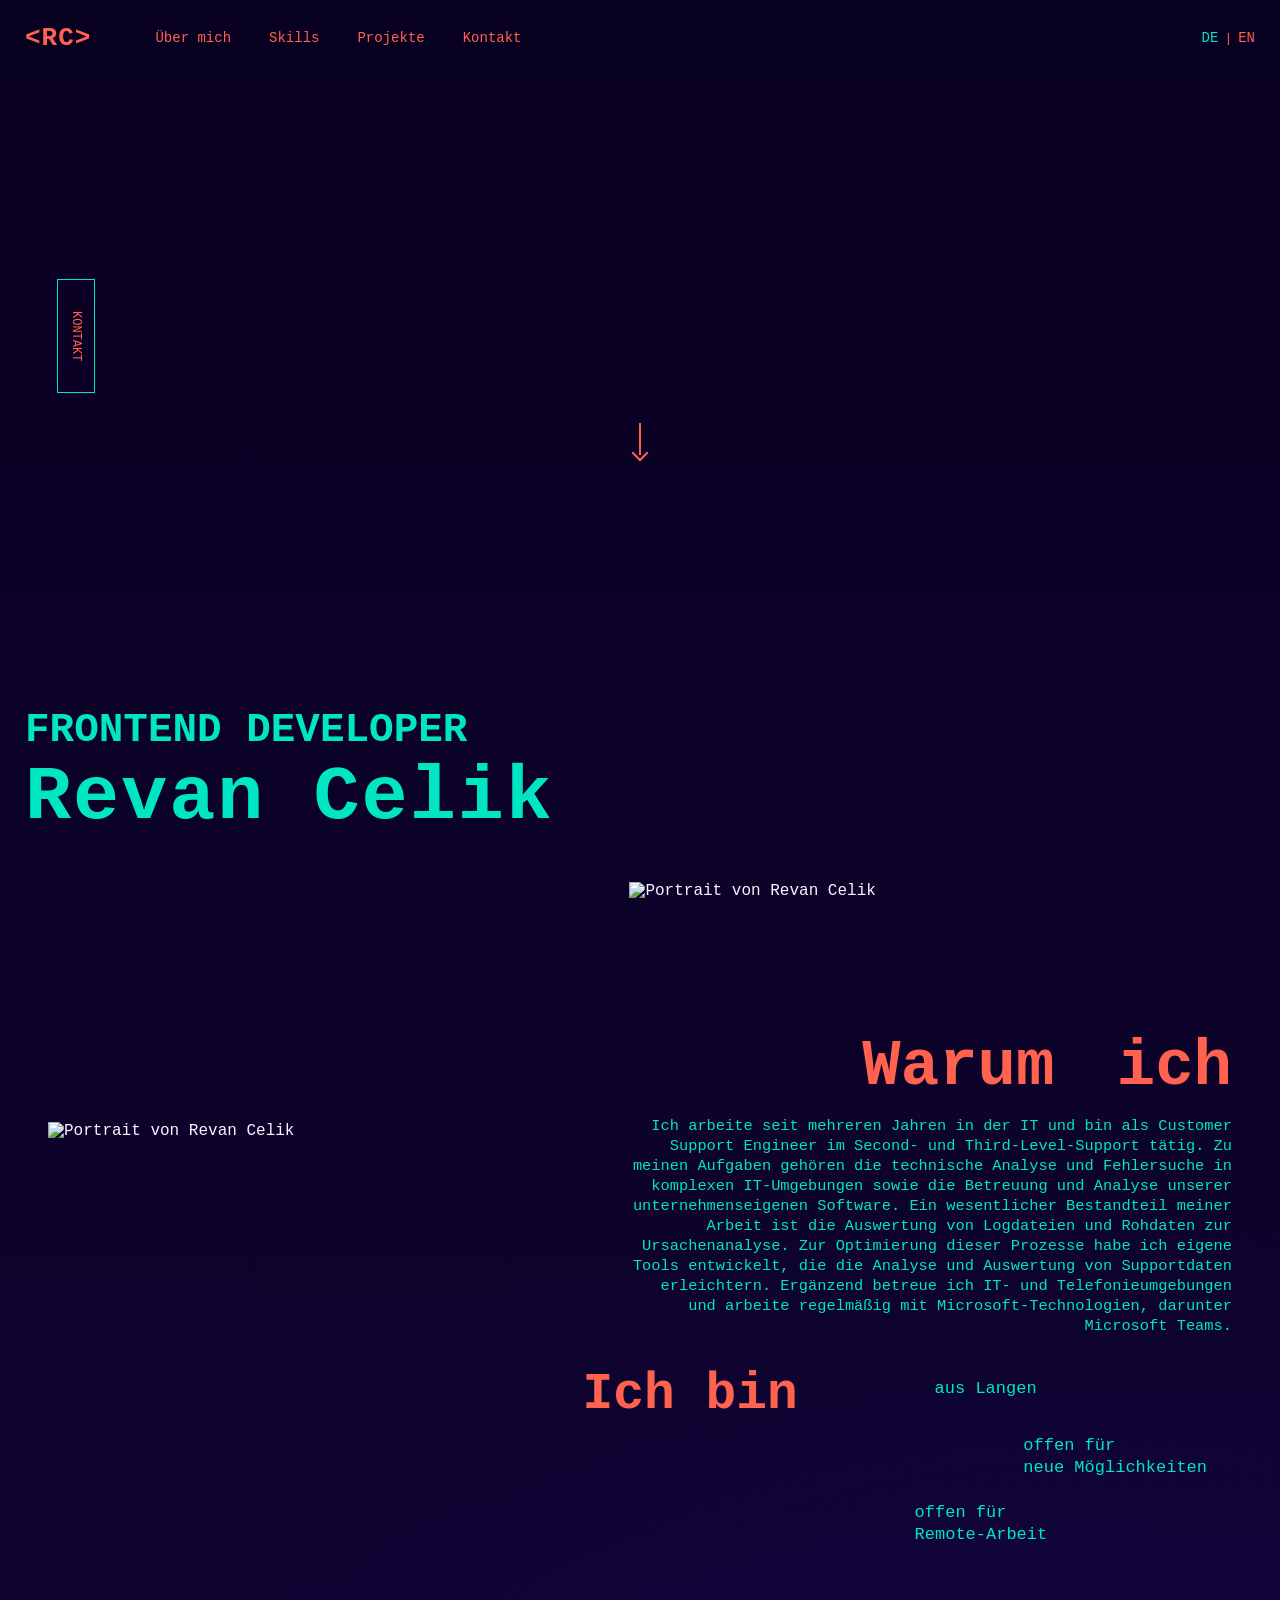
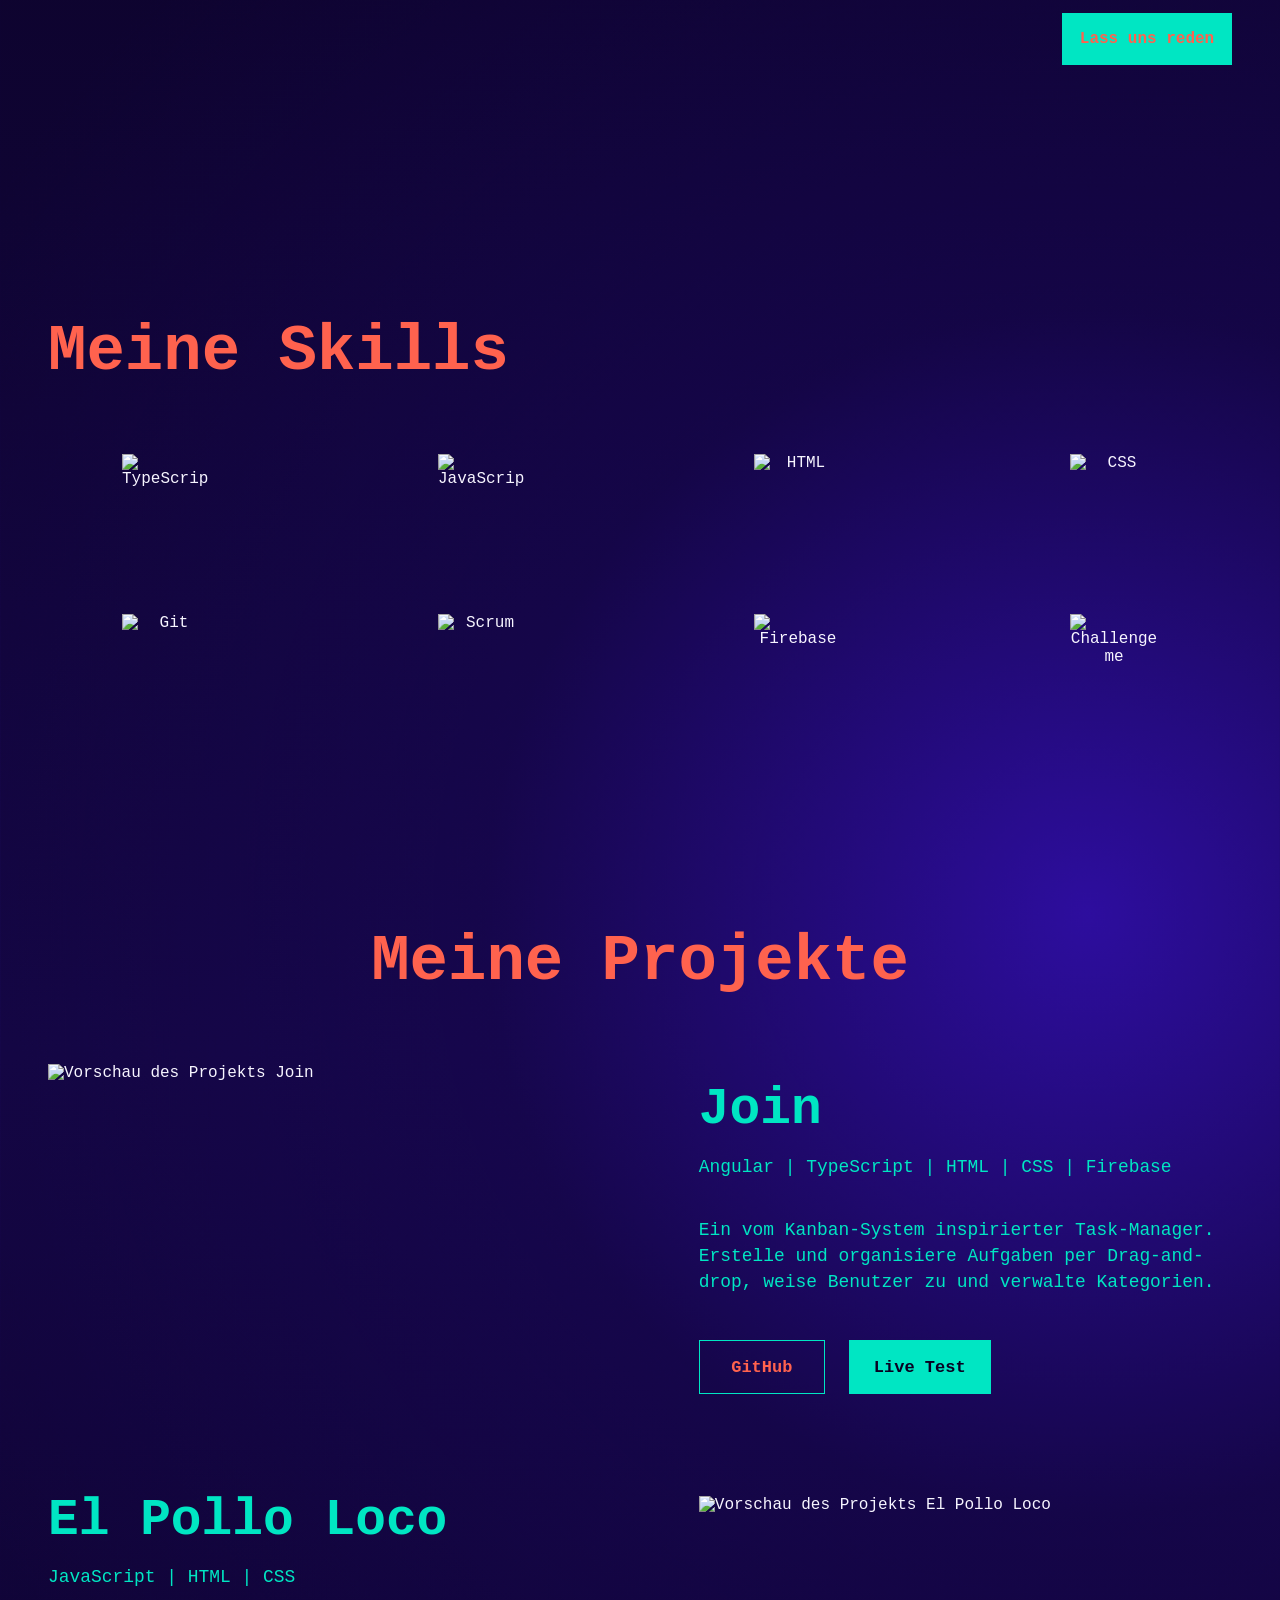
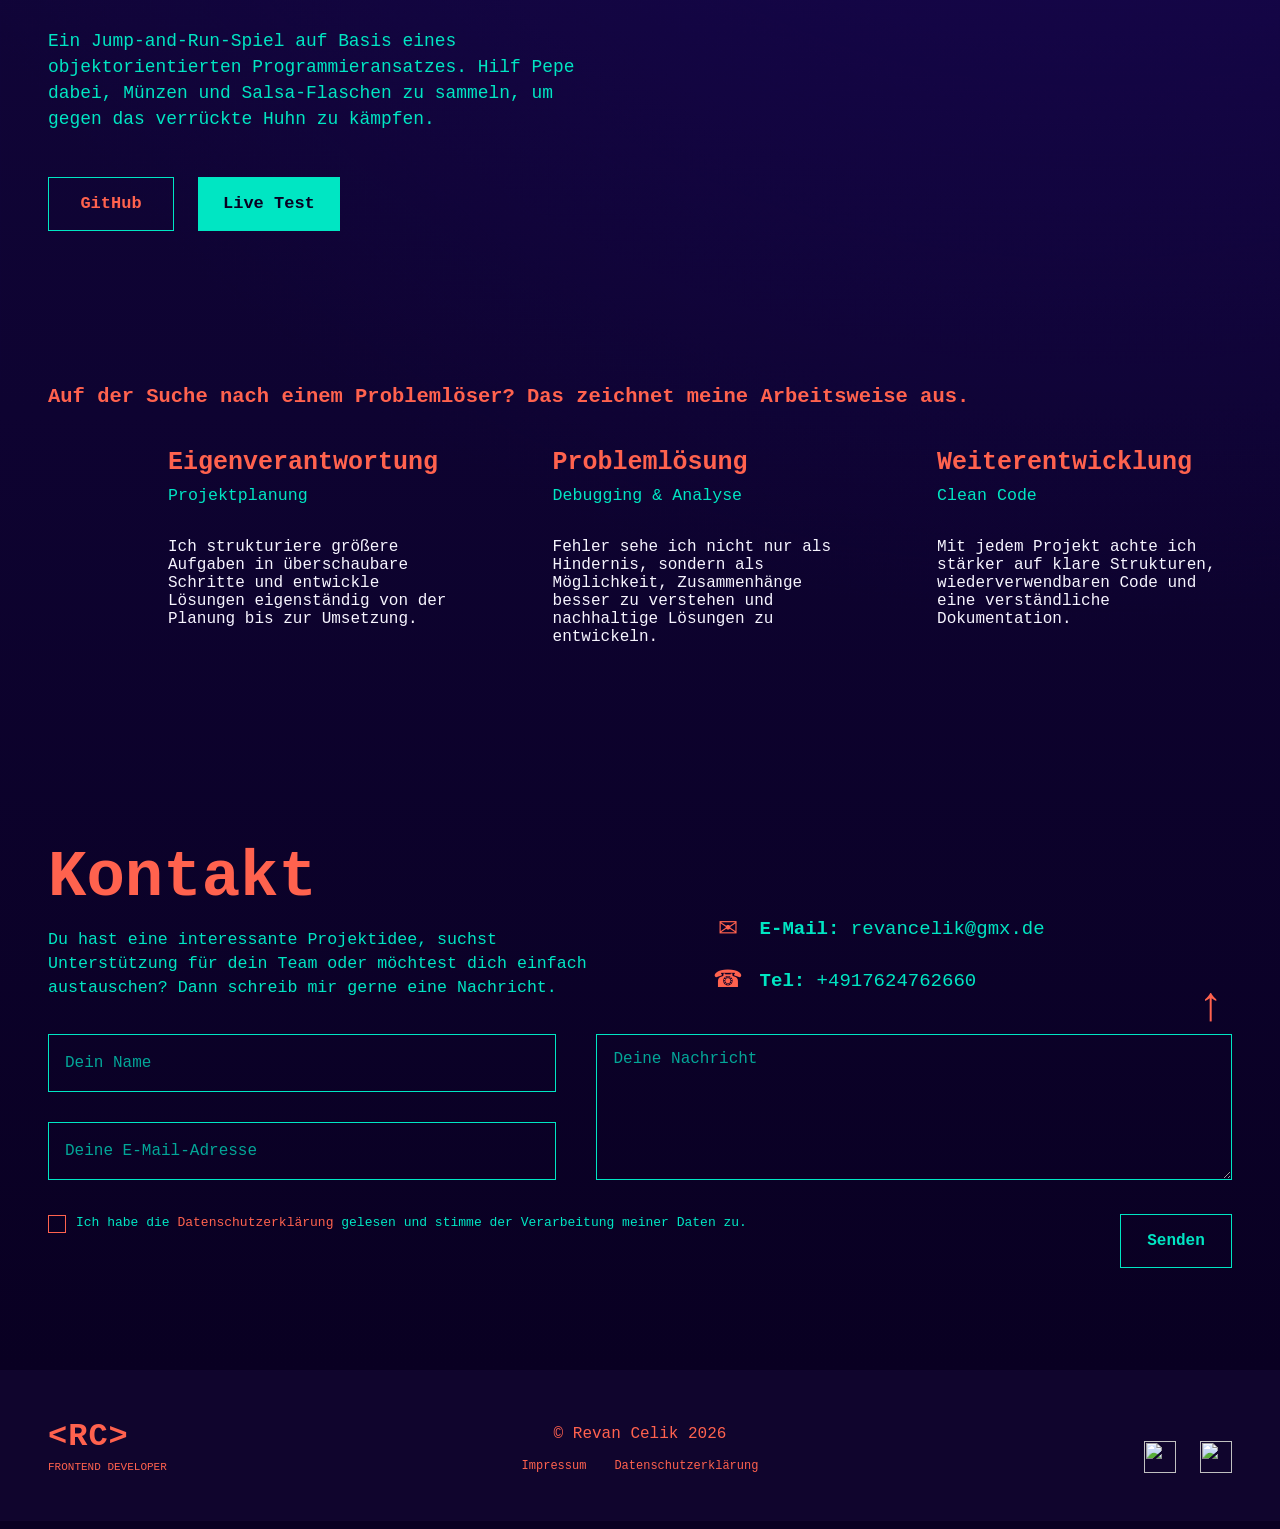
==== index.html @ fa3d0b8e "Update project links with GitHub and live test URLs in index.html" ====
<!DOCTYPE html>
<html lang="de">

<head>
    <meta charset="UTF-8">
    <meta name="viewport" content="width=device-width, initial-scale=1.0">
    <link rel="icon" type="image/png" href="./img/favicon_p.png">

    <title>Revan Celik | Frontend Developer</title>

    <link rel="stylesheet" href="style.css">
</head>

<body>
    <header class="header">
        <a class="logo" href="#home" aria-label="Zur Startseite">
            &lt;RC&gt;
        </a>

        <nav class="navigation" aria-label="Hauptnavigation">
            <a href="#about" data-i18n="navAbout">Über mich</a>
            <a href="#skills" data-i18n="navSkills">Skills</a>
            <a href="#projects" data-i18n="navProjects">Projekte</a>
            <a href="#contact" data-i18n="navContact">Kontakt</a>
        </nav>

        <div class="language-switch">
            <button class="language-button active" type="button" data-lang-button="de">DE</button>
            <span>|</span>
            <button class="language-button" type="button" data-lang-button="en">EN</button>
        </div>
        <button class="burger-button" type="button" aria-label="Menü öffnen" aria-expanded="false">
            <img class="burger-icon" src="./img/Property 1=burger.svg" alt="" aria-hidden="true">
        </button>
    </header>

    <main>
        <section class="hero" id="home">
            <div class="hero-inner">
                <a class="contact-button" href="#contact" data-i18n="contactButton">
                    Kontakt
                </a>

                <div class="hero-content">
                    <div class="hero-text">
                        <p class="profession" data-i18n="profession">Frontend Developer</p>

                        <h1>Revan Celik</h1>
                    </div>

                    <a class="scroll-indicator" href="#about" aria-label="Zum nächsten Abschnitt">
                        <span></span>
                    </a>

                    <div class="hero-image-wrapper">
                        <div class="image-background"></div>

                        <img class="hero-image" src="./img/transparent_revan.png" alt="Portrait von Revan Celik">
                    </div>
                </div>
            </div>
        </section>

        <section class="about-section" id="about">
            <div class="about-container">
                <div class="about-image-wrapper">
                    <img class="about-image" src="./img/revan_background.jpg" alt="Portrait von Revan Celik">
                </div>

                <div class="about-content">
                    <h2 class="about-title">
                        <span data-i18n="aboutTitleWhy">Warum</span>
                        <span data-i18n="aboutTitleMe">ich</span>
                    </h2>

                    <p class="about-description" data-i18n="aboutDescription">
                        Ich arbeite seit mehreren Jahren in der IT und bin als Customer Support Engineer im Second- und
                        Third-Level-Support tätig. Zu meinen Aufgaben gehören die technische Analyse und Fehlersuche in
                        komplexen IT-Umgebungen sowie die Betreuung und Analyse unserer unternehmenseigenen Software.
                        Ein wesentlicher Bestandteil meiner Arbeit ist die Auswertung von Logdateien und Rohdaten zur
                        Ursachenanalyse. Zur Optimierung dieser Prozesse habe ich eigene Tools entwickelt, die die
                        Analyse und Auswertung von Supportdaten erleichtern. Ergänzend betreue ich IT- und
                        Telefonieumgebungen und arbeite regelmäßig mit Microsoft-Technologien, darunter Microsoft Teams.

                    </p>

                    <div class="about-details">
                        <p class="about-intro" data-i18n="aboutIntro">Ich bin</p>

                        <div class="about-item about-location">
                            <span class="about-icon location-icon"></span>
                            <span data-i18n="aboutLocation">aus Langen</span>
                        </div>

                        <img class="about-arrow arrow-location" src="./img/arrowsidedown.svg" alt="">

                        <div class="about-item about-remote">
                            <span class="about-icon remote-icon"></span>
                            <span data-i18n="aboutRemote">offen für<br>Remote-Arbeit</span>
                        </div>

                        <img class="about-arrow arrow-remote" src="./img/arrowsideup.svg" alt="">

                        <div class="about-item about-relocate">
                            <span class="about-icon relocate-icon"></span>
                            <span data-i18n="aboutRelocate">offen für<br>neue Möglichkeiten</span>
                        </div>

                        <img class="about-arrow arrow-talk" src="./img/arrowletstalk.svg" alt="">

                        <a class="about-button" href="#contact" data-i18n="aboutButton">
                            Lass uns reden
                        </a>
                    </div>
                </div>
            </div>
        </section>

        <section class="content-section skills-section" id="skills">
            <div class="skills-container">
                <p class="section-label" data-i18n="skillsTitle">Meine Skills</p>

                <div class="skills-grid">
                    <div class="skill-item">
                        <img src="./img/Property 1=TypeScript.svg" alt="TypeScript">
                    </div>

                    <div class="skill-item">
                        <img src="./img/Property 1=JavaScript.svg" alt="JavaScript">
                    </div>

                    <div class="skill-item">
                        <img src="./img/Property 1=HTML.svg" alt="HTML">
                    </div>

                    <div class="skill-item">
                        <img src="./img/Property 1=CSS.svg" alt="CSS">
                    </div>

                    <div class="skill-item">
                        <img src="./img/Property 1=GIT.svg" alt="Git">
                    </div>

                    <div class="skill-item">
                        <img src="./img/Property 1=Scrum.svg" alt="Scrum">
                    </div>

                    <div class="skill-item">
                        <img src="./img/Property 1=Firebase.svg" alt="Firebase">
                    </div>

                    <div class="skill-item skill-item-challenge">
                        <img src="./img/Property 1=QuestionMe.svg" alt="Challenge me">
                    </div>
                </div>
            </div>

            <div class="skills-mobile-cta">
                <img class="skills-mobile-arrow" src="./img/Arrow 6.svg" alt="" aria-hidden="true">

                <p class="skills-mobile-text">
                    Ich bin immer bereit, neue Technologien zu lernen. Sag mir einfach, was du brauchst.
                </p>

                <a class="skills-mobile-button" href="#contact">
                    Lass uns reden
                </a>
            </div>
        </section>

        <section class="projects-section" id="projects">
            <div class="projects-container">
                <h2 class="projects-title" data-i18n="projectsTitle">Meine Projekte</h2>

                <article class="project-card">
                    <div class="project-preview">
                        <img class="project-image" src="./img/project-join.png" alt="Vorschau des Projekts Join">
                    </div>

                    <div class="project-content">
                        <h3>Join</h3>

                        <p class="project-technologies">
                            Angular | TypeScript | HTML | CSS | Firebase
                        </p>

                        <p class="project-description" data-i18n="projectDescriptionJoin">
                            Ein vom Kanban-System inspirierter Task-Manager.
                            Erstelle und organisiere Aufgaben per Drag-and-drop,
                            weise Benutzer zu und verwalte Kategorien.
                        </p>

                        <div class="project-links">
                            <a class="project-button project-button-outline" href="https://github.com/Join-groupwork/join" target="_blank"
                                rel="noopener noreferrer">
                                GitHub
                            </a>

                            <a class="project-button project-button-filled" href="https://join.revan-celik.de" target="_blank"
                                rel="noopener noreferrer">
                                Live Test
                            </a>
                        </div>
                    </div>
                </article>

                <article class="project-card project-card-reverse">
                    <div class="project-preview">
                        <img class="project-image" src="./img/project-pollo-loco.png"
                            alt="Vorschau des Projekts El Pollo Loco">
                    </div>

                    <div class="project-content">
                        <h3>El Pollo Loco</h3>

                        <p class="project-technologies">
                            JavaScript | HTML | CSS
                        </p>

                        <p class="project-description" data-i18n="projectDescriptionElPolloLoco">
                            Ein Jump-and-Run-Spiel auf Basis eines objektorientierten
                            Programmieransatzes. Hilf Pepe dabei, Münzen und Salsa-Flaschen
                            zu sammeln, um gegen das verrückte Huhn zu kämpfen.
                        </p>

                        <div class="project-links">
                            <a class="project-button project-button-outline" href="https://github.com/RevanCelik/el_pollo_loco" target="_blank"
                                rel="noopener noreferrer">
                                GitHub
                            </a>

                            <a class="project-button project-button-filled" href="https://el-pollo-loco.revan-celik.de" target="_blank"
                                rel="noopener noreferrer">
                                Live Test
                            </a>
                        </div>
                    </div>
                </article>

                <div class="project-insights">
                    <img class="project-insights-arrow" src="./img/project-arrow.svg" alt="" aria-hidden="true">
                    <h2 class="project-insights-title" data-i18n="projectInsightsTitle">
                        Auf der Suche nach einem Problemlöser? Das zeichnet meine Arbeitsweise aus.
                    </h2>

                    <div class="project-insights-grid">
                        <article class="project-insight">
                            <h3 data-i18n="insightResponsibilityTitle">Eigenverantwortung</h3>
                            <p class="project-insight-label" data-i18n="insightResponsibilityLabel">Projektplanung</p>

                            <p data-i18n="insightResponsibilityText">
                                Ich strukturiere größere Aufgaben in überschaubare Schritte
                                und entwickle Lösungen eigenständig von der Planung bis
                                zur Umsetzung.
                            </p>
                        </article>

                        <article class="project-insight">
                            <h3 data-i18n="insightProblemSolvingTitle">Problemlösung</h3>
                            <p class="project-insight-label" data-i18n="insightProblemSolvingLabel">Debugging &amp;
                                Analyse</p>

                            <p data-i18n="insightProblemSolvingText">
                                Fehler sehe ich nicht nur als Hindernis, sondern als
                                Möglichkeit, Zusammenhänge besser zu verstehen und
                                nachhaltige Lösungen zu entwickeln.
                            </p>
                        </article>

                        <article class="project-insight">
                            <h3 data-i18n="insightDevelopmentTitle">Weiterentwicklung</h3>
                            <p class="project-insight-label" data-i18n="insightDevelopmentLabel">Clean Code</p>

                            <p data-i18n="insightDevelopmentText">
                                Mit jedem Projekt achte ich stärker auf klare Strukturen,
                                wiederverwendbaren Code und eine verständliche
                                Dokumentation.
                            </p>
                        </article>
                    </div>
                </div>
            </div>
        </section>

        <section class="contact-section" id="contact">
            <div class="contact-container">
                <div class="contact-header">
                    <div class="contact-intro">
                        <div class="contact-title-wrapper">
                            <h2 class="contact-title" data-i18n="contactTitle">Kontakt</h2>

                            <img class="contact-title-arrow" src="./img/contact-arrow.svg" alt="" aria-hidden="true">
                        </div>

                        <p class="contact-description" data-i18n="contactDescription">
                            Du hast eine interessante Projektidee, suchst Unterstützung
                            für dein Team oder möchtest dich einfach austauschen?
                            Dann schreib mir gerne eine Nachricht.
                        </p>
                    </div>

                    <div class="contact-details">
                        <a class="contact-detail" href="mailto:revancelik444@gmail.com">
                            <span class="contact-detail-icon" aria-hidden="true">✉</span>

                            <span>
                                <strong>E-Mail:</strong>
                                revancelik@gmx.de
                            </span>
                        </a>

                        <a class="contact-detail" href="tel:+491234567890">
                            <span class="contact-detail-icon" aria-hidden="true">☎</span>

                            <span>
                                <strong>Tel:</strong>
                                +4917624762660
                            </span>
                        </a>
                    </div>
                </div>

                <form class="contact-form" id="contactForm" action="./php/contact_form_mail.php" method="post">
                    <div class="contact-form-grid">
                        <div class="contact-form-column">
                            <div class="contact-field">
                                <label for="contactName" data-i18n="contactNameLabel">Dein Name</label>

                                <input id="contactName" name="name" type="text" placeholder="Dein Name"
                                    data-i18n-placeholder="contactNamePlaceholder" autocomplete="name" required>
                            </div>

                            <div class="contact-field">
                                <label for="contactEmail" data-i18n="contactEmailLabel">Deine E-Mail-Adresse</label>

                                <input id="contactEmail" name="email" type="email" placeholder="Deine E-Mail-Adresse"
                                    data-i18n-placeholder="contactEmailPlaceholder" autocomplete="email" required>
                            </div>
                        </div>

                        <div class="contact-field contact-message-field">
                            <label for="contactMessage" data-i18n="contactMessageLabel">Deine Nachricht</label>

                            <textarea id="contactMessage" name="message" placeholder="Deine Nachricht"
                                data-i18n-placeholder="contactMessagePlaceholder" required></textarea>
                        </div>
                    </div>

                    <div class="contact-form-footer">
                        <label class="privacy-checkbox">
                            <input id="contactPrivacy" name="privacy" type="checkbox" required>

                            <span class="privacy-checkbox-control"></span>

                            <span data-i18n="privacyText">
                                Ich habe die
                                <a href="./legal/privacypolicy.html">Datenschutzerklärung</a>
                                gelesen und stimme der Verarbeitung meiner Daten zu.
                            </span>
                        </label>

                        <button class="contact-submit-button" type="submit" data-i18n="submitButton">
                            Senden
                        </button>
                    </div>

                    <p class="contact-form-status" id="contactFormStatus" aria-live="polite"></p>
                </form>

                <a class="contact-scroll-top" href="#home" aria-label="Zurück zum Seitenanfang">
                    ↑
                </a>
            </div>
        </section>
    </main>

    <footer class="footer">
        <div class="footer-container">
            <div class="footer-brand">
                <a class="footer-logo" href="#home" aria-label="Zur Startseite">
                    &lt;RC&gt;
                </a>

                <p class="footer-role">Frontend Developer</p>
            </div>

            <div class="footer-center">
                <p class="footer-copyright">
                    &copy; Revan Celik 2026
                </p>

                <nav class="footer-legal" aria-label="Rechtliche Informationen">
                    <a href="./legal/legalnotice.html" data-i18n="legalNotice">
                        Legal Notice
                    </a>

                    <a href="./legal/privacypolicy.html" data-i18n="privacyPolicy">
                        Privacy Policy
                    </a>
                </nav>
            </div>

            <div class="footer-socials">
                <a class="footer-social-link" href="https://github.com/RevanCelik" target="_blank"
                    rel="noopener noreferrer" aria-label="GitHub-Profil öffnen">
                    <img class="footer-social-icon footer-social-icon-default" src="./img/Property 1=github.svg" alt=""
                        aria-hidden="true">

                    <img class="footer-social-icon footer-social-icon-hover" src="./img/Property 1=githubhover.svg"
                        alt="" aria-hidden="true">
                </a>

                <a class="footer-social-link" href="mailto:revancelik@gmx.de" aria-label="E-Mail an Revan Celik senden">
                    <img class="footer-social-icon footer-social-icon-default" src="./img/Property 1=mail.svg" alt=""
                        aria-hidden="true">

                    <img class="footer-social-icon footer-social-icon-hover" src="./img/Property 1=mailhover.svg" alt=""
                        aria-hidden="true">
                </a>
            </div>
        </div>
    </footer>

    <script src="./js/contact.js"></script>
    <script src="./js/language.js"></script>
    <script src="./js/menu.js"></script>
</body>

</html>
---- style.css ----
@font-face {
    font-family: "Fira Code";
    src: url("./fonts/FiraCode-Regular.woff2") format("woff2");
    font-weight: 400;
    font-style: normal;
    font-display: swap;
}

@font-face {
    font-family: "Fira Code";
    src: url("./fonts/FiraCode-Medium.woff2") format("woff2");
    font-weight: 500;
    font-style: normal;
    font-display: swap;
}

@font-face {
    font-family: "Fira Code";
    src: url("./fonts/FiraCode-SemiBold.woff2") format("woff2");
    font-weight: 600;
    font-style: normal;
    font-display: swap;
}

@font-face {
    font-family: "Fira Code";
    src: url("./fonts/FiraCode-Bold.woff2") format("woff2");
    font-weight: 700;
    font-style: normal;
    font-display: swap;
}

:root {
    --background: #090022;
    --background-secondary: #10052d;
    --primary: #00e6c3;
    --accent: #ff624e;
    --text: #f7f5ff;
    --header-height: 76px;
}

* {
    box-sizing: border-box;
    margin: 0;
    padding: 0;
}

html {
    scroll-behavior: smooth;
}

body {
    min-width: 320px;
    background:
        linear-gradient(180deg,
            #090022 0%,
            #10052d 22%,
            #090022 45%,
            #160747 68%,
            #090022 100%);
    background-repeat: no-repeat;
    background-size: 100% 100%;
    color: var(--text);
    font-family: "Fira Code", monospace;
}

a {
    color: inherit;
    text-decoration: none;
}

.header {
    position: fixed;
    top: 0;
    left: 0;
    z-index: 1000;

    display: flex;
    align-items: center;
    width: 100%;
    height: var(--header-height);
    padding: 0 max(24px, calc((100% - 1230px) / 2));

    background-color: rgba(9, 0, 34, 0.96);
    backdrop-filter: blur(10px);
}

.header::after {
    content: "";
    position: absolute;
    left: 0;
    bottom: -14px;

    width: 100%;
    height: 14px;

    background: linear-gradient(to bottom,
            rgba(9, 0, 34, 0.75),
            rgba(9, 0, 34, 0));

    pointer-events: none;
}

.logo {
    color: var(--accent);
    font-size: 26px;
    font-weight: 700;
    letter-spacing: 1px;
}

.navigation {
    display: flex;
    align-items: center;
    gap: 38px;
    margin-left: 64px;
}

.navigation a,
.language-button {
    color: var(--accent);
    font-family: inherit;
    font-size: 14px;
    font-weight: 500;
    transition:
        color 150ms ease,
        transform 150ms ease;
}

.language-button {
    border: none;
    background: none;
    padding: 0;
    cursor: pointer;
}

.navigation a:hover,
.language-button:hover {
    color: var(--primary);
    transform: translateY(-2px);
}

.language-button.active {
    color: var(--primary);
}

.language-switch {
    display: flex;
    align-items: center;
    gap: 6px;
    margin-left: auto;
    color: var(--accent);
    font-size: 13px;
}

.hero {
    min-height: 100vh;
    background-color: var(--background);
    overflow: hidden;
}

.hero-inner {
    position: relative;
    width: min(100% - 48px, 1230px);
    min-height: 100vh;
    margin: 0 auto;
}

.hero-content {
    position: relative;
    min-height: 100vh;
}

.hero-text {
    position: absolute;
    left: 0;
    bottom: 7vh;
    z-index: 3;
}

.profession {
    margin-bottom: 6px;
    color: var(--primary);
    font-size: clamp(25px, 3.2vw, 45px);
    font-weight: 600;
    line-height: 1.15;
    text-transform: uppercase;
}

h1 {
    color: var(--primary);
    font-size: clamp(44px, 6vw, 82px);
    font-weight: 600;
    line-height: 1;
    letter-spacing: 2px;
}

.hero-image-wrapper {
    position: absolute;
    right: -40px;
    bottom: 0;
    z-index: 2;

    display: flex;
    align-items: flex-end;
    justify-content: center;

    width: min(52vw, 680px);
    height: calc(100% - var(--header-height));
}

.hero-image {
    position: relative;
    z-index: 2;
    display: block;
    width: 100%;
    max-height: 88vh;
    object-fit: contain;
    object-position: bottom;
}

.contact-button {
    position: absolute;
    top: 31%;
    left: max(2.5vw, 20px);
    z-index: 5;
    display: flex;
    align-items: center;
    justify-content: center;
    width: 38px;
    height: 114px;
    border: 1px solid var(--primary);
    color: var(--accent);
    font-size: 12px;
    font-weight: 500;
    text-transform: uppercase;
    writing-mode: vertical-rl;
}

.contact-button:hover {
    background-color: var(--primary);
    color: var(--background);
}

.scroll-indicator {
    position: absolute;
    top: 50%;
    left: 50%;
    z-index: 4;
    width: 30px;
    height: 54px;
    transform: translate(-50%, -50%);
}

.scroll-indicator::before {
    content: "";
    position: absolute;
    top: 0;
    left: 50%;
    width: 2px;
    height: 32px;
    background-color: var(--accent);
    transform: translateX(-50%);
}

.scroll-indicator::after {
    content: "";
    position: absolute;
    bottom: 18px;
    left: 50%;
    width: 10px;
    height: 10px;
    border-right: 2px solid var(--accent);
    border-bottom: 2px solid var(--accent);
    transform: translateX(-50%) rotate(45deg);
}

.content-section {
    min-height: 70vh;
    padding: 120px 48px;
    background-color: var(--background-secondary);
}

.content-section:nth-child(even) {
    background-color: var(--background);
}

.content-section h2 {
    max-width: 850px;
    font-size: clamp(32px, 5vw, 64px);
    line-height: 1.15;
}

.section-label {
    margin-bottom: 70px;
    color: var(--accent);
    font-size: clamp(42px, 5vw, 64px);
    line-height: 1;
    text-align: left;
    font-weight: bold;
}

.about-section {
    min-height: 100vh;
    padding: 100px 48px;
    background-color: var(--background);
}

.about-container {
    display: grid;
    grid-template-columns: minmax(300px, 490px) minmax(500px, 1fr);
    align-items: center;
    gap: clamp(50px, 7vw, 110px);
    width: min(100%, 1230px);
    min-height: calc(100vh - 200px);
    margin: 0 auto;
}

.about-image-wrapper {
    width: 100%;
}

.about-image {
    display: block;
    width: 100%;
    aspect-ratio: 1 / 0.93;
    object-fit: cover;
}

.about-content {
    position: relative;
}

.about-title {
    margin-bottom: 18px;
    color: var(--accent);
    font-size: clamp(42px, 5vw, 64px);
    line-height: 1;
    text-align: right;
}

.about-title span {
    margin-left: 24px;
}

.about-description {
    max-width: 690px;
    margin-left: auto;
    color: var(--primary);
    font-size: clamp(14px, 1.2vw, 17px);
    line-height: 1.3;
    text-align: right;
}

.about-details {
    position: relative;
    width: min(100%, 620px);
    height: 300px;
    margin-top: 28px;
    margin-left: auto;
}

.about-intro {
    position: absolute;
    top: 0;
    left: -45px;
    color: var(--accent);
    font-size: clamp(36px, 4vw, 52px);
    font-weight: 700;
}

.about-item {
    position: absolute;
    display: flex;
    align-items: center;
    gap: 14px;
    color: var(--primary);
    font-size: 17px;
    line-height: 1.3;
}

.about-item img {
    width: 48px;
    height: 48px;
    object-fit: contain;
}

/* Standort rechts neben „Ich bin“ */
.about-location {
    top: 0;
    left: 245px;
}

/* Remote-Arbeit unten mittig */
.about-remote {
    top: 135px;
    left: 225px;
}

/* Neue Möglichkeiten rechts */
.about-relocate {
    top: 68px;
    right: 25px;
}

/* Pfeil von „Ich bin“ zu Remote */
.arrow-location {
    top: 45px;
    left: 195px;
    width: 38px;
}

/* Pfeil von neuen Möglichkeiten Richtung Remote */
.arrow-remote {
    top: 125px;
    right: 158px;
    width: 38px;
}

/* Pfeil zum Kontakt-Button */
.arrow-talk {
    top: 135px;
    right: 16px;
    width: 42px;
}

.about-arrow {
    position: absolute;
    display: block;
    height: auto;
    object-fit: contain;
}

.about-button {
    position: absolute;
    right: 0;
    bottom: 0;

    display: flex;
    align-items: center;
    justify-content: center;

    width: 170px;
    min-height: 52px;
    background-color: var(--primary);
    color: var(--accent);
    font-size: 16px;
    font-weight: 600;

    transition:
        transform 150ms ease,
        background-color 150ms ease;
}

.about-button:hover {
    background-color: var(--accent);
    color: var(--background);
    transform: translateY(-3px);
}

.about-icon {
    position: relative;
    display: block;
    flex: 0 0 48px;
    width: 48px;
    height: 48px;
}

.about-icon::before,
.about-icon::after {
    content: "";
    position: absolute;
    inset: 0;
    background-repeat: no-repeat;
    background-position: center;
    background-size: contain;
    /* transition: opacity 250ms ease-in-out; */
}

.about-icon::before {
    opacity: 1;
}

.about-icon::after {
    opacity: 0;
}

.about-item:hover .about-icon::before {
    opacity: 0;
}

.about-item:hover .about-icon::after {
    opacity: 1;
}

.location-icon::before {
    background-image: url("./img/location.svg");
}

.location-icon::after {
    background-image: url("./img/locationHover.svg");
    transform: scale(1.3) translate(0, 3.95px);
    transform-origin: center;
}

.remote-icon::before {
    background-image: url("./img/iconRemote.svg");
}

.remote-icon::after {
    background-image: url("./img/iconRemoteHover.svg");
    transform: scale(1.109) translate(-3.2px, -2.05px);
    transform-origin: center;
}

.relocate-icon::before {
    background-image: url("./img/koffer.svg");
}

.relocate-icon::after {
    background-image: url("./img/kofferHover.svg");
    transform: scale(1.05) translate(0, 1px);
    transform-origin: center;
}

.skills-container {
    width: min(100%, 1230px);
    margin: 0 auto;
}

.skills-section {
    display: flex;
    flex-direction: column;
}

.skills-section h2 {
    margin-bottom: 64px;
}

.skills-grid {
    display: grid;
    grid-template-columns: repeat(4, 1fr);
    gap: 72px 80px;
    width: 100%;
}

.skill-item {
    display: flex;
    flex-direction: column;
    align-items: center;
    justify-content: flex-start;
    gap: 16px;
    text-align: center;
}

.skill-item img {
    width: 88px;
    height: 88px;
    object-fit: contain;
    transition: transform 180ms ease;
}

.skill-item span {
    color: #00f4c4;
    font-family: monospace;
    font-size: 18px;
    font-weight: 700;
}

/* .skill-item:hover img {
    transform: scale(1.12);
} */

.skill-item-challenge img {
    width: 88px;
    height: 88px;
}

.projects-section {
    min-height: 100vh;
    padding: 100px 48px;
    background-color: var(--background);
}

.projects-container {
    width: min(100%, 1230px);
    margin: 0 auto;
}

.projects-title {
    margin-bottom: 70px;
    color: var(--accent);
    font-size: clamp(42px, 5vw, 64px);
    line-height: 1;
    text-align: center;
}

.project-card {
    display: grid;
    grid-template-columns: minmax(420px, 1fr) minmax(380px, 0.95fr);
    align-items: center;
    gap: clamp(50px, 7vw, 90px);
}

.project-preview {
    width: 100%;
    max-width: 590px;
    aspect-ratio: 16 / 10;
    overflow: hidden;
}

.project-image {
    display: block;
    width: 100%;
    height: 100%;
    object-fit: cover;
    object-position: center;
}

.project-content h3 {
    margin-bottom: 18px;
    color: var(--primary);
    font-size: clamp(38px, 4vw, 54px);
    line-height: 1;
}

.project-technologies {
    margin-bottom: 38px;
    color: var(--primary);
    font-size: clamp(14px, 1.4vw, 18px);
    line-height: 1.5;
}

.project-description {
    max-width: 560px;
    margin-bottom: 44px;
    color: var(--primary);
    font-size: clamp(14px, 1.4vw, 18px);
    line-height: 1.45;
}

.project-links {
    display: flex;
    align-items: center;
    gap: 24px;
}

.project-button {
    display: flex;
    align-items: center;
    justify-content: center;
    min-width: 126px;
    min-height: 54px;
    padding: 12px 24px;
    font-size: 17px;
    font-weight: 600;
    transition:
        color 450ms ease,
        transform 450ms ease;
}

.project-button-outline {
    border: 1px solid var(--primary);
    color: var(--accent);
}

.project-button-outline:hover {
    color: var(--primary);
    transition: color 450ms ease, transform 450ms ease;
}

.project-button-filled {
    border: 1px solid var(--primary);
    background-color: var(--primary);
    color: var(--background);
}

.project-button-filled:hover {
    color: var(--accent);
}

.project-card+.project-card {
    margin-top: 80px;
}

.project-card-reverse .project-preview {
    grid-column: 2;
    grid-row: 1;
}

.project-card-reverse .project-content {
    grid-column: 1;
    grid-row: 1;
}

.project-insights {
    position: relative;
    width: 100%;
    margin-top: 110px;
    padding-top: 42px;
}

.project-insights-title {
    margin-bottom: 38px;
    color: var(--accent);
    font-size: clamp(18px, 1.6vw, 24px);
    font-weight: 600;
    line-height: 1.35;
}

.project-insights-title span {
    display: inline;
    color: var(--accent);
    font-size: inherit;
    font-weight: inherit;
}

.project-insights-grid {
    display: grid;
    grid-template-columns: repeat(3, minmax(0, 1fr));
    gap: clamp(50px, 7vw, 110px);
    padding-left: 120px;
}

.project-insight {
    position: relative;
}

.project-insight h3 {
    margin-bottom: 6px;
    color: var(--accent);
    font-size: clamp(20px, 2vw, 25px);
    font-weight: 600;
    line-height: 1.2;
}

.project-insight-label {
    margin-bottom: 30px;
    color: var(--primary);
    font-size: clamp(14px, 1.3vw, 17px);
    line-height: 1.4;
}

.project-insight-text {
    color: var(--primary);
    font-size: clamp(14px, 1.3vw, 17px);
    line-height: 1.45;
}


.project-insights-arrow {
    position: absolute;
    top: 112px;
    left: 4px;
    display: block;
    width: 48px;
    height: auto;
    transform: rotate(-32deg);
}

.contact-section {
    position: relative;
    padding: 100px 48px 60px;
    background-color: var(--background-secondary);
}

.contact-container {
    position: relative;
    width: min(100%, 1230px);
    margin: 0 auto;
}

.contact-header {
    display: grid;
    grid-template-columns: minmax(0, 1fr) minmax(360px, 0.9fr);
    align-items: end;
    gap: clamp(50px, 7vw, 100px);
    margin-bottom: 34px;
}

.contact-title-wrapper {
    display: flex;
    align-items: center;
    gap: 30px;
    margin-bottom: 18px;
}

.contact-title {
    color: var(--accent);
    font-size: clamp(42px, 5vw, 64px);
    font-weight: 600;
    line-height: 1;
}

.contact-title-arrow {
    display: block;
    width: 72px;
    height: auto;
}

.contact-description {
    max-width: 560px;
    color: var(--primary);
    font-size: clamp(14px, 1.3vw, 17px);
    line-height: 1.45;
}

.contact-details {
    display: flex;
    flex-direction: column;
    gap: 18px;
    padding-bottom: 2px;
}

.contact-detail {
    display: flex;
    align-items: center;
    gap: 18px;
    color: var(--primary);
    font-size: clamp(15px, 1.5vw, 19px);
    line-height: 1.4;
    transition:
        color 150ms ease,
        transform 150ms ease;
}

.contact-detail:hover {
    color: var(--accent);
    transform: translateX(4px);
}

.contact-detail strong {
    font-weight: 600;
}

.contact-detail-icon {
    display: flex;
    align-items: center;
    justify-content: center;
    flex: 0 0 28px;
    width: 28px;
    color: var(--accent);
    font-size: 24px;
}

.contact-form-grid {
    display: grid;
    grid-template-columns: minmax(0, 0.8fr) minmax(0, 1fr);
    gap: 40px;
}

.contact-form-column {
    display: flex;
    flex-direction: column;
    gap: 30px;
}

.contact-field {
    position: relative;
}

.contact-field label {
    position: absolute;
    width: 1px;
    height: 1px;
    overflow: hidden;
    clip-path: inset(50%);
    white-space: nowrap;
}

.contact-field input,
.contact-field textarea {
    display: block;
    width: 100%;
    border: 1px solid var(--primary);
    border-radius: 0;
    outline: none;
    background-color: transparent;
    color: var(--text);
    font-family: inherit;
    font-size: 16px;
    transition:
        border-color 150ms ease,
        box-shadow 150ms ease,
        background-color 150ms ease;
}

.contact-field input {
    height: 58px;
    padding: 0 16px;
}

.contact-field textarea {
    min-height: 146px;
    padding: 15px 16px;
    resize: vertical;
}

.contact-field input::placeholder,
.contact-field textarea::placeholder {
    color: rgba(0, 230, 195, 0.72);
}

.contact-field input:hover,
.contact-field textarea:hover {
    border-color: var(--accent);
}

.contact-field input:focus,
.contact-field textarea:focus {
    border-color: var(--accent);
    box-shadow: 0 0 0 2px rgba(255, 98, 78, 0.12);
    background-color: rgba(255, 255, 255, 0.02);
}

.contact-field input:user-invalid,
.contact-field textarea:user-invalid {
    border-color: var(--accent);
}

.contact-form-footer {
    display: flex;
    align-items: flex-start;
    justify-content: space-between;
    gap: 40px;
    margin-top: 34px;
}

.contact-form-status-success {
    color: var(--primary);
}

.contact-form-status-error {
    color: var(--accent);
}

.privacy-checkbox {
    display: flex;
    align-items: flex-start;
    gap: 10px;
    max-width: 760px;
    color: var(--primary);
    font-size: 13px;
    line-height: 1.45;
    cursor: pointer;
}

.privacy-checkbox input {
    position: absolute;
    opacity: 0;
    pointer-events: none;
}

.privacy-checkbox-control {
    position: relative;
    flex: 0 0 18px;
    width: 18px;
    height: 18px;
    margin-top: 1px;
    border: 1px solid var(--accent);
}

.privacy-checkbox input:checked+.privacy-checkbox-control {
    background-color: var(--accent);
}

.privacy-checkbox input:checked+.privacy-checkbox-control::after {
    content: "";
    position: absolute;
    top: 2px;
    left: 5px;
    width: 5px;
    height: 9px;
    border-right: 2px solid var(--background);
    border-bottom: 2px solid var(--background);
    transform: rotate(45deg);
}

.privacy-checkbox input:focus-visible+.privacy-checkbox-control {
    outline: 2px solid var(--primary);
    outline-offset: 3px;
}

.privacy-checkbox a {
    color: var(--accent);
}

.privacy-checkbox a:hover {
    text-decoration: underline;
}

.contact-submit-button {
    display: flex;
    align-items: center;
    justify-content: center;
    flex: 0 0 auto;
    min-width: 112px;
    min-height: 54px;
    padding: 12px 24px;
    border: 1px solid var(--primary);
    background-color: transparent;
    color: var(--primary);
    font-family: inherit;
    font-size: 16px;
    font-weight: 600;
    cursor: pointer;
    transition:
        color 150ms ease,
        border-color 150ms ease,
        background-color 150ms ease,
        transform 150ms ease;
}

.contact-submit-button:hover {
    border-color: var(--accent);
    background-color: var(--accent);
    color: var(--background);
    transform: translateY(-3px);
}

.contact-submit-button:disabled {
    border-color: rgba(247, 245, 255, 0.3);
    color: rgba(247, 245, 255, 0.4);
    cursor: not-allowed;
    transform: none;
}

.contact-form-status {
    min-height: 24px;
    margin-top: 18px;
    color: var(--primary);
    font-size: 14px;
}

.contact-scroll-top {
    position: absolute;
    top: 132px;
    right: 0;
    display: flex;
    align-items: center;
    justify-content: center;
    width: 42px;
    height: 58px;
    color: var(--accent);
    font-size: 48px;
    font-weight: 300;
    line-height: 1;
    transition:
        color 150ms ease,
        transform 150ms ease;
}

.contact-scroll-top:hover {
    color: var(--primary);
    transform: translateY(-5px);
}

.footer {
    padding: 48px;
    background-color: var(--background-secondary);
}

.footer-container {
    display: grid;
    grid-template-columns: 1fr auto 1fr;
    align-items: end;
    gap: 40px;
    width: min(100%, 1230px);
    margin: 0 auto;
}

.footer-brand {
    justify-self: start;
}

.footer-logo {
    display: inline-block;
    color: var(--accent);
    font-size: 32px;
    font-weight: 700;
    letter-spacing: 1px;
    transition:
        color 150ms ease,
        transform 150ms ease;
}

.footer-logo:hover {
    color: var(--primary);
    transform: translateY(-2px);
}

.footer-role {
    margin-top: 6px;
    color: var(--accent);
    font-size: 11px;
    text-transform: uppercase;
}

.footer-center {
    text-align: center;
}

.footer-copyright {
    margin-bottom: 16px;
    color: var(--accent);
    font-size: 16px;
}

.footer-legal {
    display: flex;
    justify-content: center;
    gap: 28px;
}

.footer-legal a {
    color: var(--accent);
    font-size: 12px;
    transition: color 150ms ease;
}

.footer-legal a:hover {
    color: var(--primary);
}

.footer-socials {
    display: flex;
    justify-self: end;
    align-items: center;
    gap: 24px;
}

.footer-social-link {
    position: relative;
    display: flex;
    align-items: center;
    justify-content: center;
    width: 32px;
    height: 32px;
    transition: transform 150ms ease;
}

.footer-social-link:hover {
    transform: translateY(-3px);
}

.footer-social-icon {
    position: absolute;
    inset: 0;
    display: block;
    width: 100%;
    height: 100%;
    object-fit: contain;
    transition: opacity 180ms ease;
}

.footer-social-icon-default {
    opacity: 1;
}

.footer-social-icon-hover {
    opacity: 0;
}

.footer-social-link:hover .footer-social-icon-default {
    opacity: 0;
}

.footer-social-link:hover .footer-social-icon-hover {
    opacity: 1;
}

.burger-button {
    display: none;
    align-items: center;
    justify-content: center;
    width: 48px;
    height: 48px;
    margin-left: 24px;
    border: none;
    background: transparent;
    cursor: pointer;
}

.burger-icon {
    display: block;
    width: 34px;
    height: 34px;
    object-fit: contain;
}

@media only screen and (max-width: 900px) {

    .hero-inner {
        width: min(100% - 32px, 1230px);
    }

    .navigation {
        gap: 20px;
        margin-left: 34px;
    }

    .hero-image-wrapper {
        right: -5%;
        width: 60vw;
        opacity: 0.78;
    }

    .contact-button,
    .scroll-indicator {
        display: none;
    }

    .hero-text {
        bottom: 45px;
    }
}

@media only screen and (max-width: 700px) {
    :root {
        --header-height: 68px;
    }

    .header {
        position: fixed;
        padding: 0 16px;
        background-color: rgba(9, 0, 34, 0.92);
        backdrop-filter: blur(10px);
    }

    .logo {
        font-size: 21px;
    }

    .navigation {
        position: fixed;
        top: var(--header-height);
        left: 0;
        right: 0;
        z-index: 999;

        display: flex;
        flex-direction: column;
        align-items: center;
        justify-content: center;
        gap: 42px;

        height: 416px;
        margin-left: 0;
        padding: 42px 20px 92px;

        background: linear-gradient(145deg,
                var(--background),
                #1b0b5a);

        opacity: 0;
        visibility: hidden;
        pointer-events: none;
        transform: translateY(-12px);

        transition:
            opacity 180ms ease,
            visibility 180ms ease,
            transform 180ms ease;
    }

    .navigation a {
        color: var(--accent);
        font-size: 18px;
        font-weight: 600;
    }

    .header.menu-open .navigation {
        opacity: 1;
        visibility: visible;
        pointer-events: auto;
        transform: translateY(0);
    }

    .burger-button {
        display: flex;
        margin-left: auto;
    }

    .language-switch {
        position: fixed;
        top: calc(var(--header-height) + 330px);
        left: 50%;
        z-index: 1001;

        display: flex;
        align-items: center;
        gap: 6px;
        margin-left: 0;

        opacity: 0;
        visibility: hidden;
        pointer-events: none;
        transform: translateX(-50%) translateY(-12px);

        transition:
            opacity 180ms ease,
            visibility 180ms ease,
            transform 180ms ease;
    }

    .header.menu-open .language-switch {
        opacity: 1;
        visibility: visible;
        pointer-events: auto;
        transform: translateX(-50%) translateY(0);
    }

    .hero,
    .hero-inner,
    .hero-content {
        min-height: 100svh;
    }

    .hero-inner {
        width: min(100% - 32px, 390px);
    }

    .hero-content {
        display: flex;
        flex-direction: column;
        justify-content: flex-end;
        padding-top: var(--header-height);
    }

    .hero-image-wrapper {
        position: static;
        width: 100%;
        height: auto;
        margin-top: 28px;
        opacity: 1;
    }

    .hero-image {
        width: 100%;
        max-height: 56vh;
    }

    .hero-text {
        position: static;
        width: 100%;
        margin-top: 10px;
        text-align: center;
    }

    .profession {
        font-size: clamp(20px, 6vw, 28px);
    }

    h1 {
        max-width: 100%;
        font-size: clamp(34px, 10vw, 48px);
        overflow-wrap: break-word;
    }

    .image-background {
        width: 70%;
    }

    .content-section {
        min-height: 60vh;
        padding: 90px 20px;
    }

    .footer {
        padding: 44px 20px;
    }

    .footer-container {
        grid-template-columns: 1fr;
        justify-items: center;
        gap: 30px;
    }

    .footer-brand,
    .footer-socials {
        justify-self: center;
    }

    .footer-brand {
        text-align: center;
    }

    .footer-socials {
        order: 2;
    }

    .footer-center {
        order: 3;
    }

    .footer-legal {
        flex-wrap: wrap;
        gap: 14px 24px;
    }
}

@media only screen and (max-height: 620px) and (orientation: landscape) {

    .hero,
    .hero-inner,
    .hero-content {
        min-height: 620px;
    }

    .hero-image-wrapper {
        width: 43vw;
    }

    .profession {
        font-size: 28px;
    }

    h1 {
        font-size: 52px;
    }
}

@media only screen and (min-width: 1440px) {

    .hero-inner {
        width: 1230px;
    }

    .hero-content {
        position: relative;
        display: block;
        min-height: 100vh;
    }

    .hero-text {
        position: absolute;
        top: 18vh;
        left: 0;
        bottom: auto;
    }

    .profession {
        font-size: 34px;
    }

    h1 {
        font-size: 58px;
    }

    .contact-button {
        position: absolute;
        top: 38vh;
        left: 80px;
        width: 120px;
        height: 38px;
        writing-mode: horizontal-tb;
    }

    .scroll-indicator {
        position: absolute;
        top: 50%;
        left: 165px;
    }

    .hero-image-wrapper {
        right: -40px;
        bottom: 0;
        width: 700px;
        height: 84vh;
    }

    .hero-image {
        width: 100%;
        max-height: 84vh;
    }
}

@media only screen and (min-width: 1800px) {
    .hero-text {
        top: 17vh;
    }

    .hero-image-wrapper {
        right: -70px;
        width: 760px;
        height: 88vh;
    }

    .hero-image {
        max-height: 88vh;
    }

    .contact-button {
        left: 115px;
    }

    .scroll-indicator {
        left: 200px;
    }
}

@media only screen and (max-width: 1000px) {
    .about-container {
        grid-template-columns: 1fr 1.2fr;
        gap: 45px;
    }

    .about-description {
        text-align: left;
    }

    .about-title {
        text-align: left;
    }

    .about-details {
        min-height: auto;
        margin-top: 35px;
    }

    .about-intro,
    .about-item,
    .about-arrow {
        position: static;
    }

    .about-intro {
        margin-bottom: 25px;
    }

    .about-item {
        margin-bottom: 20px;
    }

    .about-arrow {
        display: none;
    }

    .about-button {
        position: static;
        margin-top: 30px;
        margin-left: 0;
    }

    .project-card {
        grid-template-columns: 1fr;
        gap: 45px;
    }

    .project-preview {
        max-width: 700px;
        margin: 0 auto;
    }

    .project-content {
        max-width: 700px;
        margin: 0 auto;
    }

    .project-card-reverse .project-preview,
    .project-card-reverse .project-content {
        grid-column: auto;
        grid-row: auto;
    }

    .project-insights-grid {
        grid-template-columns: 1fr;
        gap: 42px;
        padding-left: 0;
    }

    .project-insights-arrow {
        display: none;
    }

    .project-insight-label {
        margin-bottom: 16px;
    }

    .contact-header {
        grid-template-columns: 1fr;
        align-items: start;
        gap: 35px;
    }

    .contact-details {
        padding-right: 60px;
    }

    .contact-scroll-top {
        top: 190px;
    }

    .contact-form-grid {
        grid-template-columns: 1fr;
        gap: 30px;
    }
}

@media only screen and (max-width: 700px) {
    .about-section {
        padding: 90px 20px;
    }

    .about-container {
        grid-template-columns: 1fr;
        gap: 45px;
        min-height: auto;
    }

    .about-image-wrapper {
        max-width: 460px;
        margin: 0 auto;
    }

    .about-title span {
        margin-left: 8px;
    }

    .about-description {
        font-size: 14px;
    }

    .about-item {
        font-size: 14px;
    }

    .about-item img {
        width: 40px;
        height: 40px;
    }

    .projects-section {
        min-height: auto;
        padding: 90px 20px;
    }

    .projects-title {
        margin-bottom: 48px;
        text-align: left;
    }

    .project-card {
        gap: 34px;
    }

    .project-technologies {
        margin-bottom: 24px;
    }

    .project-description {
        margin-bottom: 32px;
    }

    .project-links {
        gap: 14px;
    }

    .project-button {
        min-width: 112px;
        min-height: 48px;
        padding: 10px 18px;
        font-size: 15px;
    }

    .project-card+.project-card {
        margin-top: 55px;
    }

    .project-insights {
        margin-top: 75px;
        padding-top: 32px;
    }

    .project-insights-title {
        margin-bottom: 34px;
    }

    .contact-section {
        min-height: auto;
        padding: 90px 20px;
    }

    .contact-title-wrapper {
        gap: 18px;
    }

    .contact-title-arrow {
        width: 52px;
    }

    .contact-description {
        font-size: 14px;
    }

    .contact-details {
        gap: 14px;
        padding-right: 45px;
    }

    .contact-detail {
        align-items: flex-start;
        gap: 12px;
        font-size: 14px;
        overflow-wrap: anywhere;
    }

    .contact-form-column {
        gap: 22px;
    }

    .contact-field input {
        height: 54px;
    }

    .contact-field textarea {
        min-height: 160px;
    }

    .contact-form-footer {
        flex-direction: column;
        gap: 28px;
    }

    .contact-submit-button {
        align-self: flex-end;
    }

    .contact-scroll-top {
        top: 205px;
        width: 34px;
        font-size: 38px;
    }
}

@media (max-width: 900px) {
    .skills-grid {
        grid-template-columns: repeat(3, 1fr);
        gap: 56px 40px;
    }
}

@media (max-width: 600px) {
    .skills-section h2 {
        margin-bottom: 44px;
    }

    .skills-grid {
        grid-template-columns: repeat(2, 1fr);
        gap: 44px 24px;
    }

    .skill-item img {
        width: 60px;
        height: 60px;
    }

    .skill-item span {
        font-size: 16px;
    }
}

@media only screen and (min-width: 1200px) {
    .project-insights-title {
        white-space: nowrap;
    }
}

@media only screen and (max-width: 700px) {

    .skills-container,
    .projects-container,
    .contact-container {
        width: min(100% - 32px, 390px);
    }

    .section-label,
    .projects-title {
        text-align: center;
    }

    .project-card {
        text-align: center;
    }

    .project-content,
    .project-preview {
        width: 100%;
        max-width: 390px;
    }

    .project-links {
        justify-content: center;
    }
}

@media only screen and (max-width: 700px) {
    body {
        overflow-x: hidden;
    }

    .project-insights {
        width: calc(100% + 32px);
        margin-left: -16px;
        overflow-x: auto;
        overflow-y: hidden;
        padding: 32px 16px 22px;
        scrollbar-width: thin;
    }

    .project-insights-title {
        width: calc(100vw - 32px);
        margin-bottom: 32px;
        text-align: center;
        white-space: normal;
    }

    .project-insights-grid {
        display: flex;
        flex-wrap: nowrap;
        gap: 28px;
        width: max-content;
        padding-left: 0;
    }

    .project-insight {
        flex: 0 0 260px;
        text-align: left;
    }
}

@media only screen and (max-width: 700px) {
    .about-image-wrapper {
        display: none;
    }

    .about-content,
    .about-title,
    .about-description,
    .about-details,
    .about-intro,
    .about-item {
        text-align: center;
    }

    .about-description {
        margin-right: auto;
        margin-left: auto;
    }

    .about-details {
        display: flex;
        flex-direction: column;
        align-items: center;
        width: 100%;
        height: auto;
        margin-right: auto;
        margin-left: auto;
    }

    .about-intro {
        width: 100%;
        margin-bottom: 28px;
    }

    .about-item {
        justify-content: center;
        width: 100%;
    }

    .about-button {
        margin-right: auto;
        margin-left: auto;
    }

    .section-label,
    .projects-title,
    .project-content,
    .project-description,
    .project-technologies,
    .contact-title,
    .contact-description,
    .contact-details,
    .footer,
    .footer-center {
        text-align: center;
    }

    .contact-title-wrapper {
        justify-content: center;
    }

    .contact-detail {
        justify-content: center;
        text-align: center;
    }

    .project-links {
        justify-content: center;
    }
}

@media only screen and (max-width: 700px) {
    .project-insights {
        width: calc(100% + 32px);
        margin-left: -16px;
        overflow-x: auto;
        overflow-y: hidden;
        padding: 32px 16px 22px;

        scrollbar-width: none;
        -ms-overflow-style: none;
    }

    .project-insights::-webkit-scrollbar {
        display: none;
    }

    .project-insights-title {
        width: calc(100vw - 32px);
        margin-bottom: 32px;
        text-align: center;
        white-space: normal;
    }

    .project-insights-grid {
        display: flex;
        flex-wrap: nowrap;
        gap: 24px;
        width: max-content;
        padding-left: 0;
    }

    .project-insight {
        flex: 0 0 260px;
        padding: 24px 20px;
        border: 1px solid var(--primary);
        background-color: rgba(16, 5, 45, 0.78);
        text-align: center;
    }

    .project-insight h3,
    .project-insight-label,
    .project-insight p {
        text-align: center;
    }
}

.skills-mobile-cta {
    display: none;
}

@media only screen and (max-width: 700px) {
    .skills-mobile-cta {
        display: flex;
        flex-direction: column;
        align-items: center;
        width: 100%;
        margin-top: 48px;
        text-align: center;
    }

    .skills-mobile-arrow {
        display: block;
        width: 16px;
        height: auto;
        margin-bottom: 22px;
    }

    .skills-mobile-text {
        max-width: 330px;
        margin-bottom: 26px;
        color: var(--primary);
        font-size: 15px;
        line-height: 1.35;
        text-align: center;
    }

    .skills-mobile-button {
        display: flex;
        align-items: center;
        justify-content: center;
        min-width: 138px;
        min-height: 48px;
        padding: 10px 20px;
        background-color: var(--primary);
        color: var(--background);
        font-size: 15px;
        font-weight: 500;
    }
}

body {
    background-color: var(--background);
}

main {
    background:
        radial-gradient(circle at 85% 55%,
            rgba(54, 16, 190, 0.75) 0%,
            rgba(26, 7, 92, 0.45) 22%,
            rgba(9, 0, 34, 0) 48%),
        linear-gradient(180deg,
            #090022 0%,
            #0d032c 30%,
            #130640 58%,
            #090022 100%);
}

.hero,
.about-section,
.content-section,
.content-section:nth-child(even),
.skills-section,
.projects-section,
.contact-section {
    background-color: transparent;
    background-image: none;
}
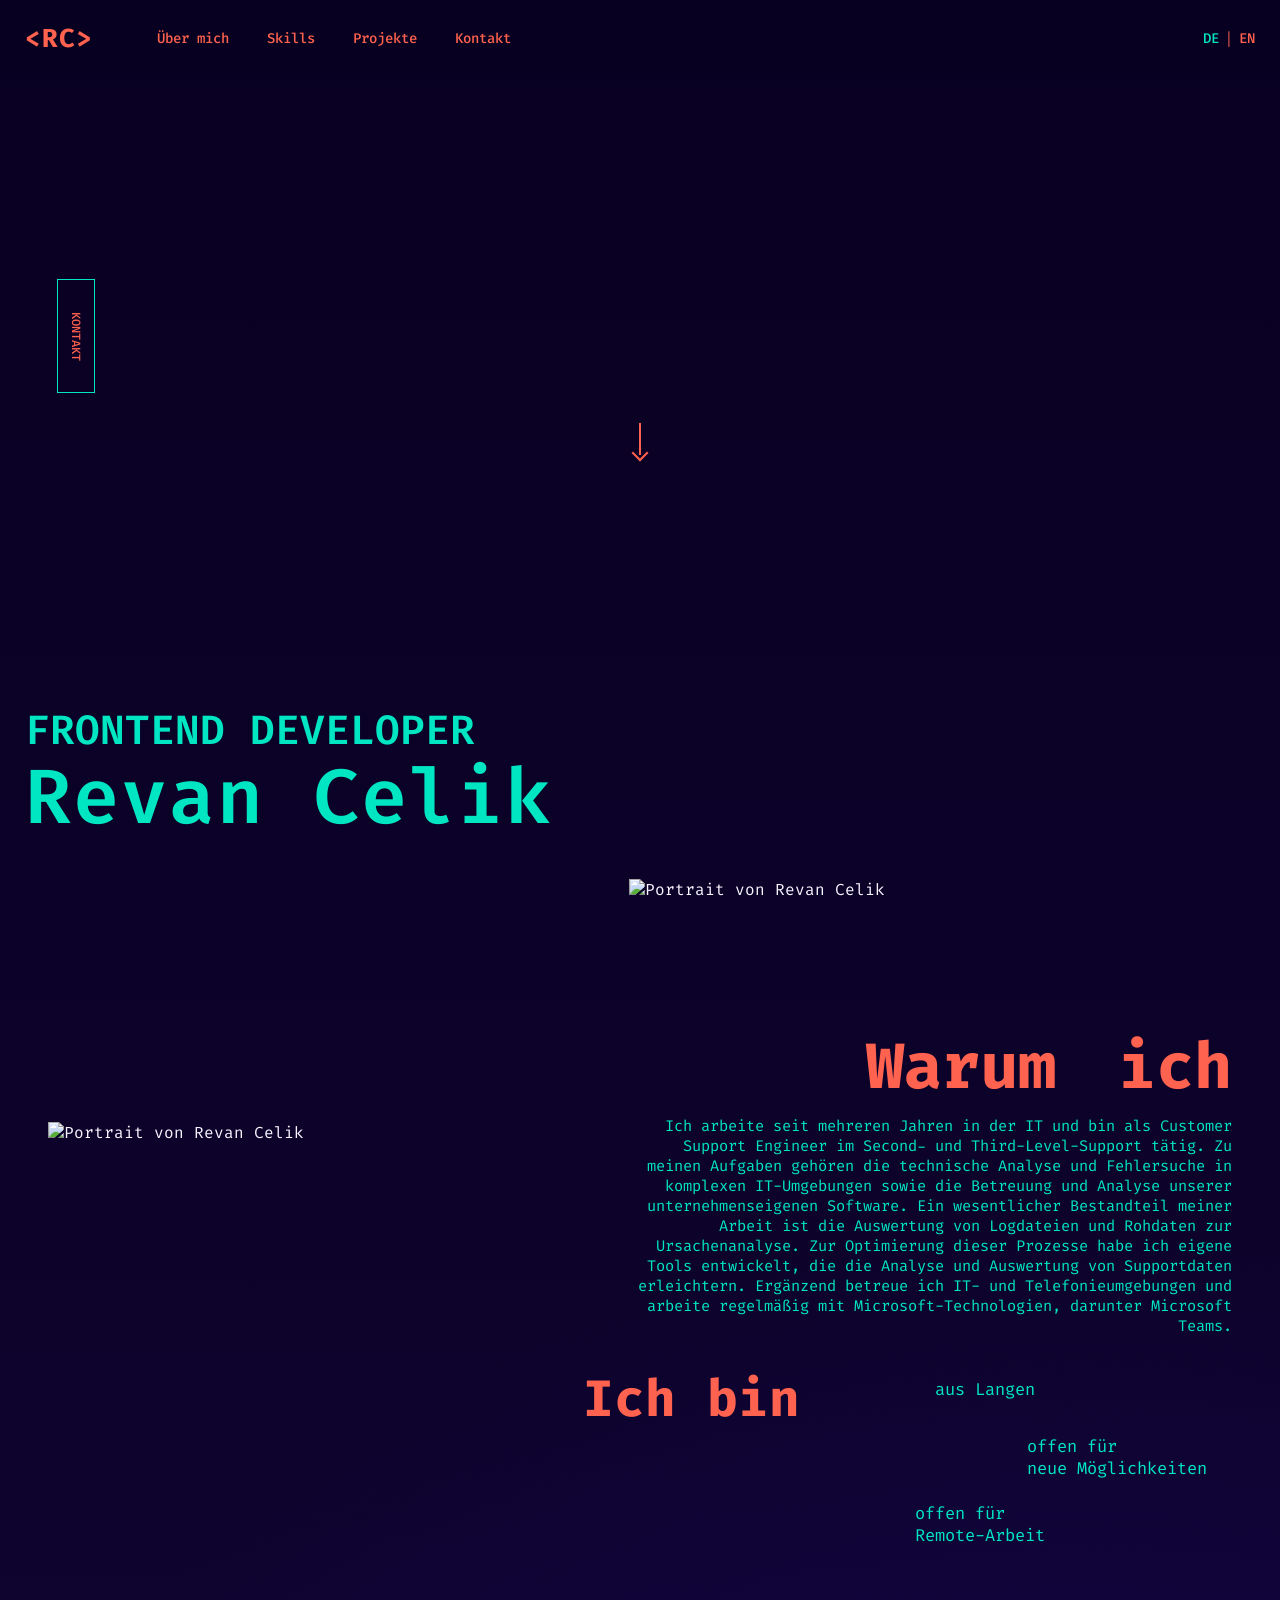
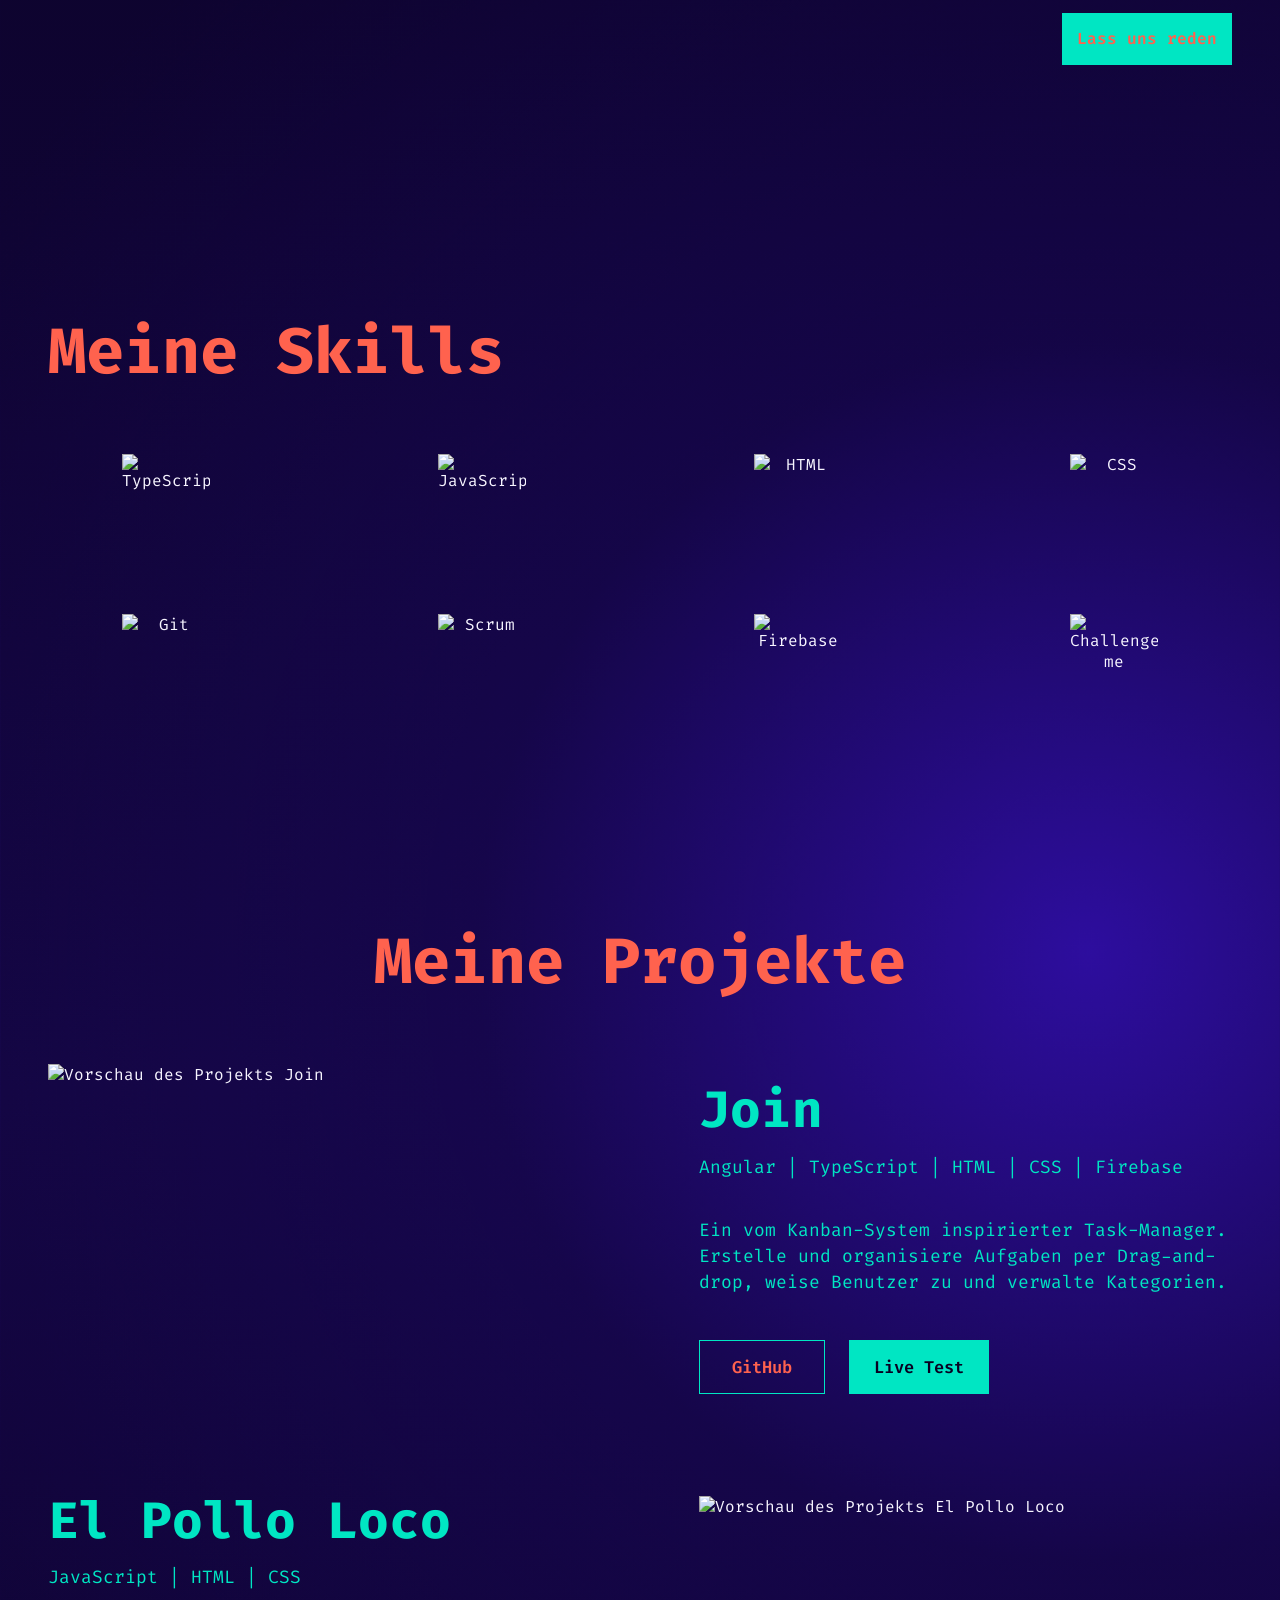
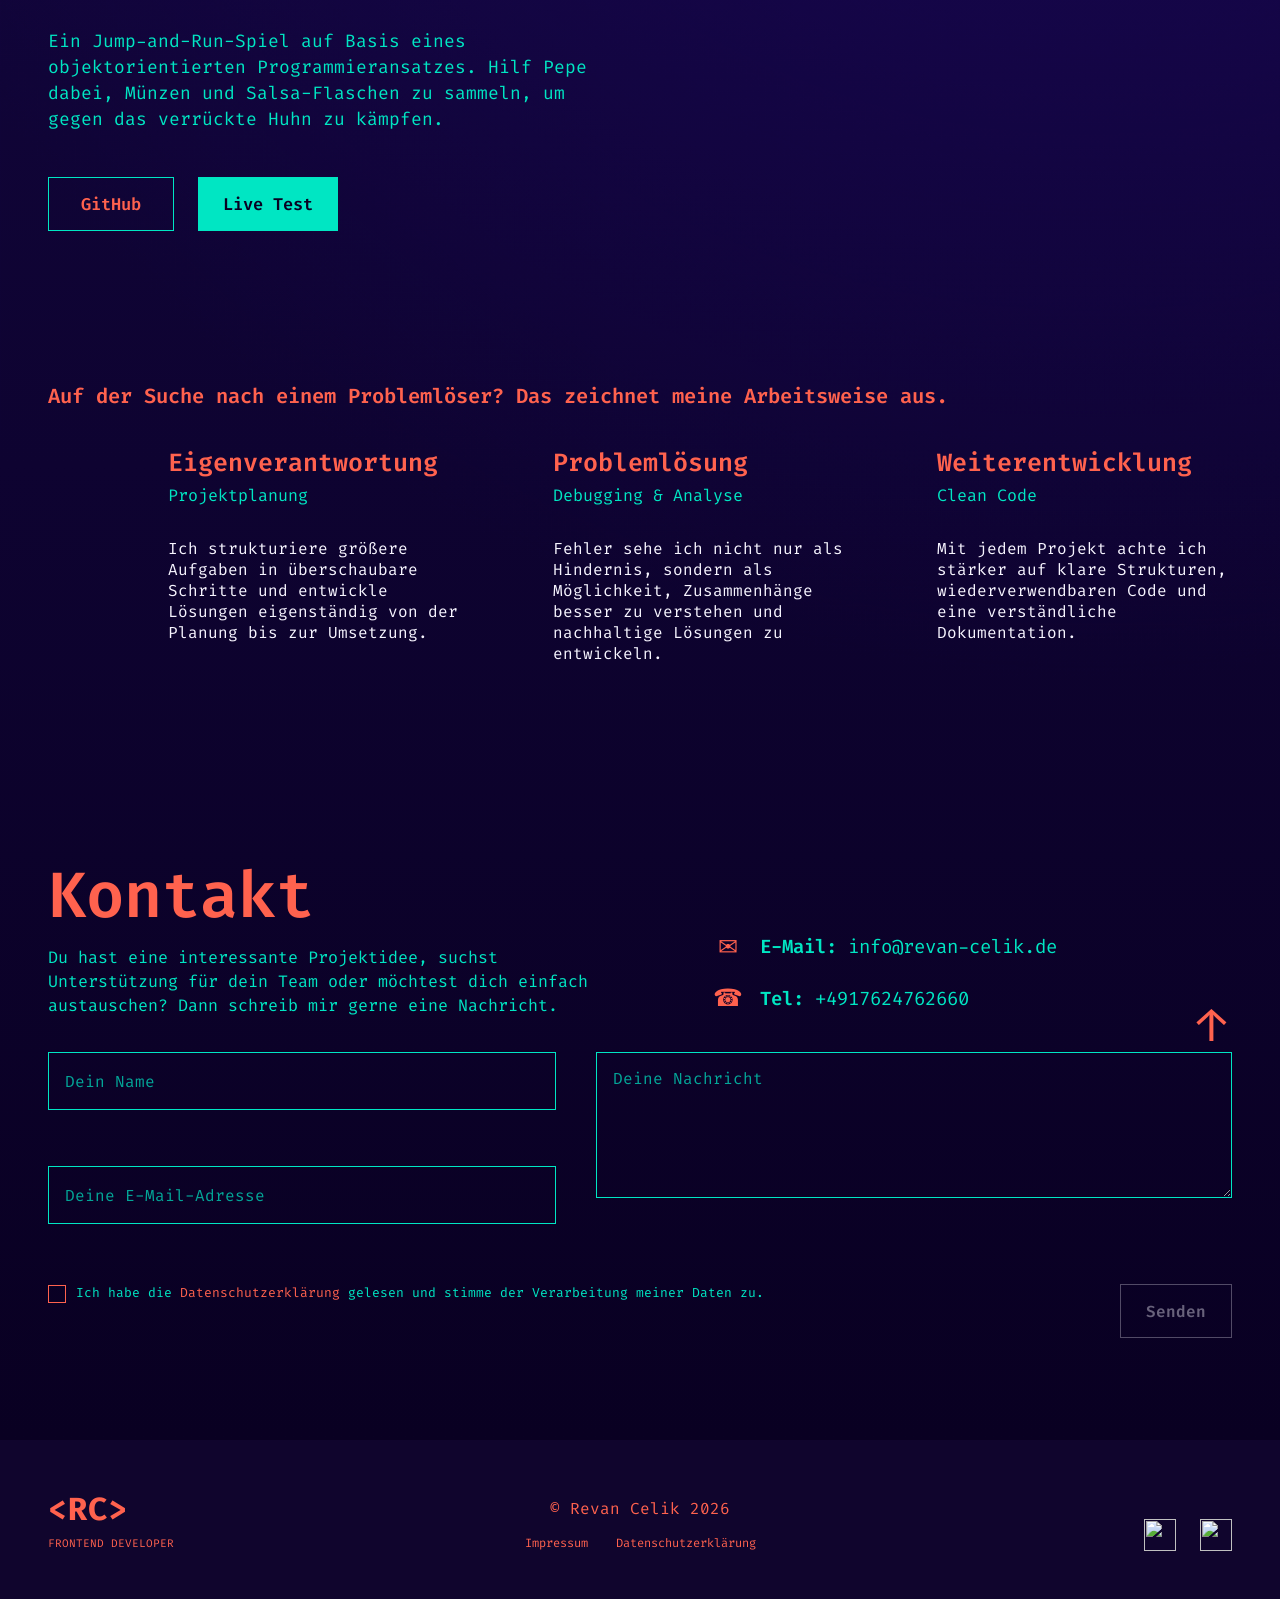
==== commit 2e87e352: "Update contact form email and enhance validation messages" ====
--- a/index.html
+++ b/index.html
@@ -300,12 +300,12 @@
                     </div>
 
                     <div class="contact-details">
-                        <a class="contact-detail" href="mailto:revancelik444@gmail.com">
+                        <a class="contact-detail" href="mailto:info@revan-celik.de">
                             <span class="contact-detail-icon" aria-hidden="true">✉</span>
 
                             <span>
                                 <strong>E-Mail:</strong>
-                                revancelik@gmx.de
+                                info@revan-celik.de
                             </span>
                         </a>
 
@@ -320,21 +320,28 @@
                     </div>
                 </div>
 
-                <form class="contact-form" id="contactForm" action="./php/contact_form_mail.php" method="post">
+                <form class="contact-form" id="contactForm" action="./php/contact_form_mail.php" method="post"
+                    novalidate>
                     <div class="contact-form-grid">
                         <div class="contact-form-column">
                             <div class="contact-field">
                                 <label for="contactName" data-i18n="contactNameLabel">Dein Name</label>
 
                                 <input id="contactName" name="name" type="text" placeholder="Dein Name"
-                                    data-i18n-placeholder="contactNamePlaceholder" autocomplete="name" required>
+                                    data-i18n-placeholder="contactNamePlaceholder" autocomplete="name" maxlength="100"
+                                    aria-describedby="contactNameError" required>
+
+                                <span class="contact-field-error" id="contactNameError" aria-live="polite"></span>
                             </div>
 
                             <div class="contact-field">
                                 <label for="contactEmail" data-i18n="contactEmailLabel">Deine E-Mail-Adresse</label>
 
                                 <input id="contactEmail" name="email" type="email" placeholder="Deine E-Mail-Adresse"
-                                    data-i18n-placeholder="contactEmailPlaceholder" autocomplete="email" required>
+                                    data-i18n-placeholder="contactEmailPlaceholder" autocomplete="email" maxlength="254"
+                                    aria-describedby="contactEmailError" required>
+
+                                <span class="contact-field-error" id="contactEmailError" aria-live="polite"></span>
                             </div>
                         </div>
 
@@ -342,24 +349,32 @@
                             <label for="contactMessage" data-i18n="contactMessageLabel">Deine Nachricht</label>
 
                             <textarea id="contactMessage" name="message" placeholder="Deine Nachricht"
-                                data-i18n-placeholder="contactMessagePlaceholder" required></textarea>
+                                data-i18n-placeholder="contactMessagePlaceholder" maxlength="5000"
+                                aria-describedby="contactMessageError" required></textarea>
+
+                            <span class="contact-field-error" id="contactMessageError" aria-live="polite"></span>
                         </div>
                     </div>
 
                     <div class="contact-form-footer">
-                        <label class="privacy-checkbox">
-                            <input id="contactPrivacy" name="privacy" type="checkbox" required>
-
-                            <span class="privacy-checkbox-control"></span>
-
-                            <span data-i18n="privacyText">
-                                Ich habe die
-                                <a href="./legal/privacypolicy.html">Datenschutzerklärung</a>
-                                gelesen und stimme der Verarbeitung meiner Daten zu.
-                            </span>
-                        </label>
-
-                        <button class="contact-submit-button" type="submit" data-i18n="submitButton">
+                        <div class="privacy-field">
+                            <label class="privacy-checkbox">
+                                <input id="contactPrivacy" name="privacy" type="checkbox"
+                                    aria-describedby="contactPrivacyError" required>
+
+                                <span class="privacy-checkbox-control"></span>
+
+                                <span data-i18n="privacyText">
+                                    Ich habe die
+                                    <a href="./legal/privacypolicy.html">Datenschutzerklärung</a>
+                                    gelesen und stimme der Verarbeitung meiner Daten zu.
+                                </span>
+                            </label>
+
+                            <span class="contact-field-error" id="contactPrivacyError" aria-live="polite"></span>
+                        </div>
+
+                        <button class="contact-submit-button" type="submit" data-i18n="submitButton" disabled>
                             Senden
                         </button>
                     </div>
@@ -410,7 +425,7 @@
                         alt="" aria-hidden="true">
                 </a>
 
-                <a class="footer-social-link" href="mailto:revancelik@gmx.de" aria-label="E-Mail an Revan Celik senden">
+                <a class="footer-social-link" href="mailto:info@revan-celik.de" aria-label="E-Mail an Revan Celik senden">
                     <img class="footer-social-icon footer-social-icon-default" src="./img/Property 1=mail.svg" alt=""
                         aria-hidden="true">
 
@@ -426,4 +441,4 @@
     <script src="./js/menu.js"></script>
 </body>
 
-</html>+</html>
--- a/style.css
+++ b/style.css
@@ -1,6 +1,6 @@
 @font-face {
     font-family: "Fira Code";
-    src: url("./fonts/FiraCode-Regular.woff2") format("woff2");
+    src: url("./fonts/FiraCode-Regular.ttf") format("truetype");
     font-weight: 400;
     font-style: normal;
     font-display: swap;
@@ -8,7 +8,7 @@
 
 @font-face {
     font-family: "Fira Code";
-    src: url("./fonts/FiraCode-Medium.woff2") format("woff2");
+    src: url("./fonts/FiraCode-Medium.ttf") format("truetype");
     font-weight: 500;
     font-style: normal;
     font-display: swap;
@@ -16,7 +16,7 @@
 
 @font-face {
     font-family: "Fira Code";
-    src: url("./fonts/FiraCode-SemiBold.woff2") format("woff2");
+    src: url("./fonts/FiraCode-SemiBold.ttf") format("truetype");
     font-weight: 600;
     font-style: normal;
     font-display: swap;
@@ -24,7 +24,7 @@
 
 @font-face {
     font-family: "Fira Code";
-    src: url("./fonts/FiraCode-Bold.woff2") format("woff2");
+    src: url("./fonts/FiraCode-Bold.ttf") format("truetype");
     font-weight: 700;
     font-style: normal;
     font-display: swap;
@@ -856,6 +856,15 @@
 
 .contact-field {
     position: relative;
+}
+
+.contact-field-error {
+    display: block;
+    min-height: 20px;
+    margin-top: 6px;
+    color: var(--accent);
+    font-size: 13px;
+    line-height: 1.4;
 }
 
 .contact-field label {
@@ -912,9 +921,19 @@
     background-color: rgba(255, 255, 255, 0.02);
 }
 
-.contact-field input:user-invalid,
-.contact-field textarea:user-invalid {
+.contact-field input.is-invalid,
+.contact-field textarea.is-invalid {
     border-color: var(--accent);
+}
+
+.contact-field input:-webkit-autofill,
+.contact-field input:-webkit-autofill:hover,
+.contact-field input:-webkit-autofill:focus {
+    -webkit-text-fill-color: var(--text);
+    caret-color: var(--text);
+    border-color: var(--primary);
+    box-shadow: 0 0 0 1000px var(--background) inset;
+    transition: background-color 9999s ease-out;
 }
 
 .contact-form-footer {
@@ -942,6 +961,15 @@
     font-size: 13px;
     line-height: 1.45;
     cursor: pointer;
+}
+
+.privacy-field {
+    flex: 1 1 auto;
+    max-width: 760px;
+}
+
+.privacy-field .contact-field-error {
+    padding-left: 28px;
 }
 
 .privacy-checkbox input {
@@ -1010,7 +1038,7 @@
         transform 150ms ease;
 }
 
-.contact-submit-button:hover {
+.contact-submit-button:not(:disabled):hover {
     border-color: var(--accent);
     background-color: var(--accent);
     color: var(--background);
@@ -1021,6 +1049,7 @@
     border-color: rgba(247, 245, 255, 0.3);
     color: rgba(247, 245, 255, 0.4);
     cursor: not-allowed;
+    background-color: transparent;
     transform: none;
 }
 
@@ -2015,4 +2044,4 @@
 .contact-section {
     background-color: transparent;
     background-image: none;
-}+}
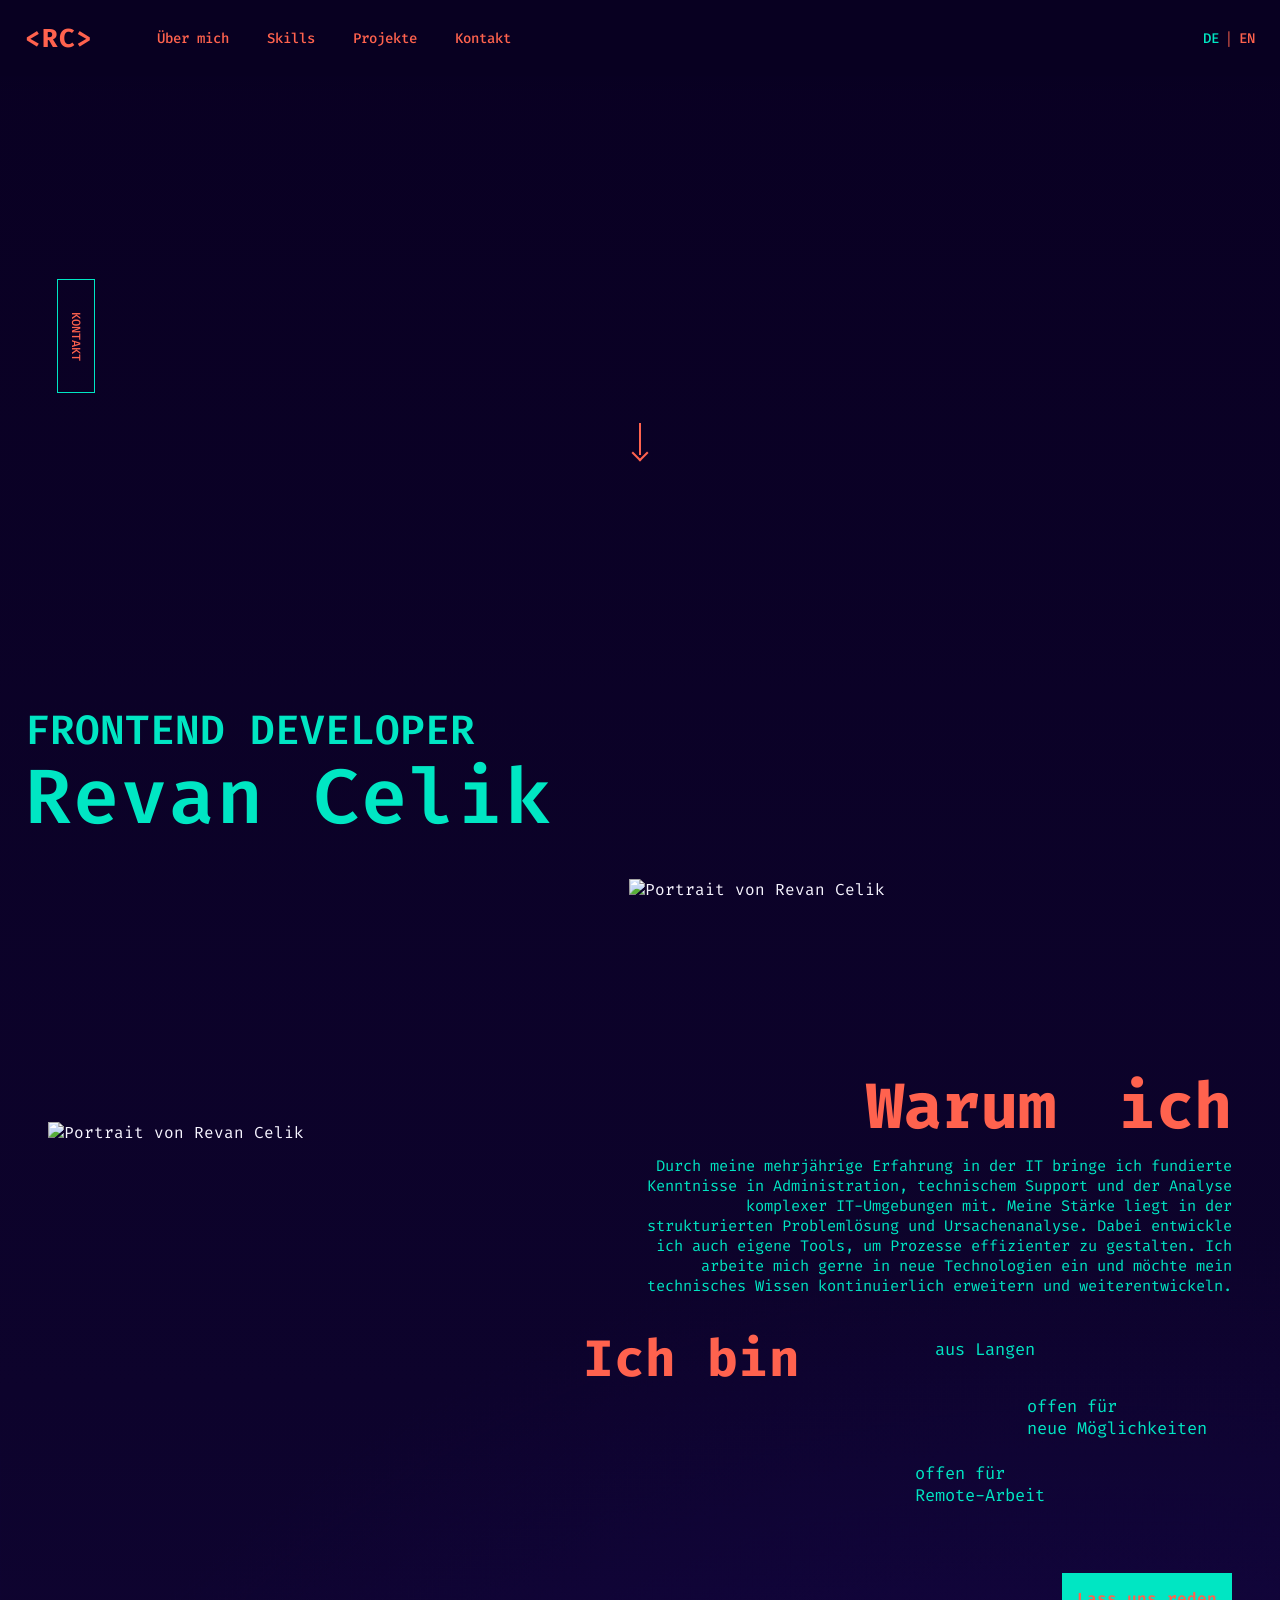
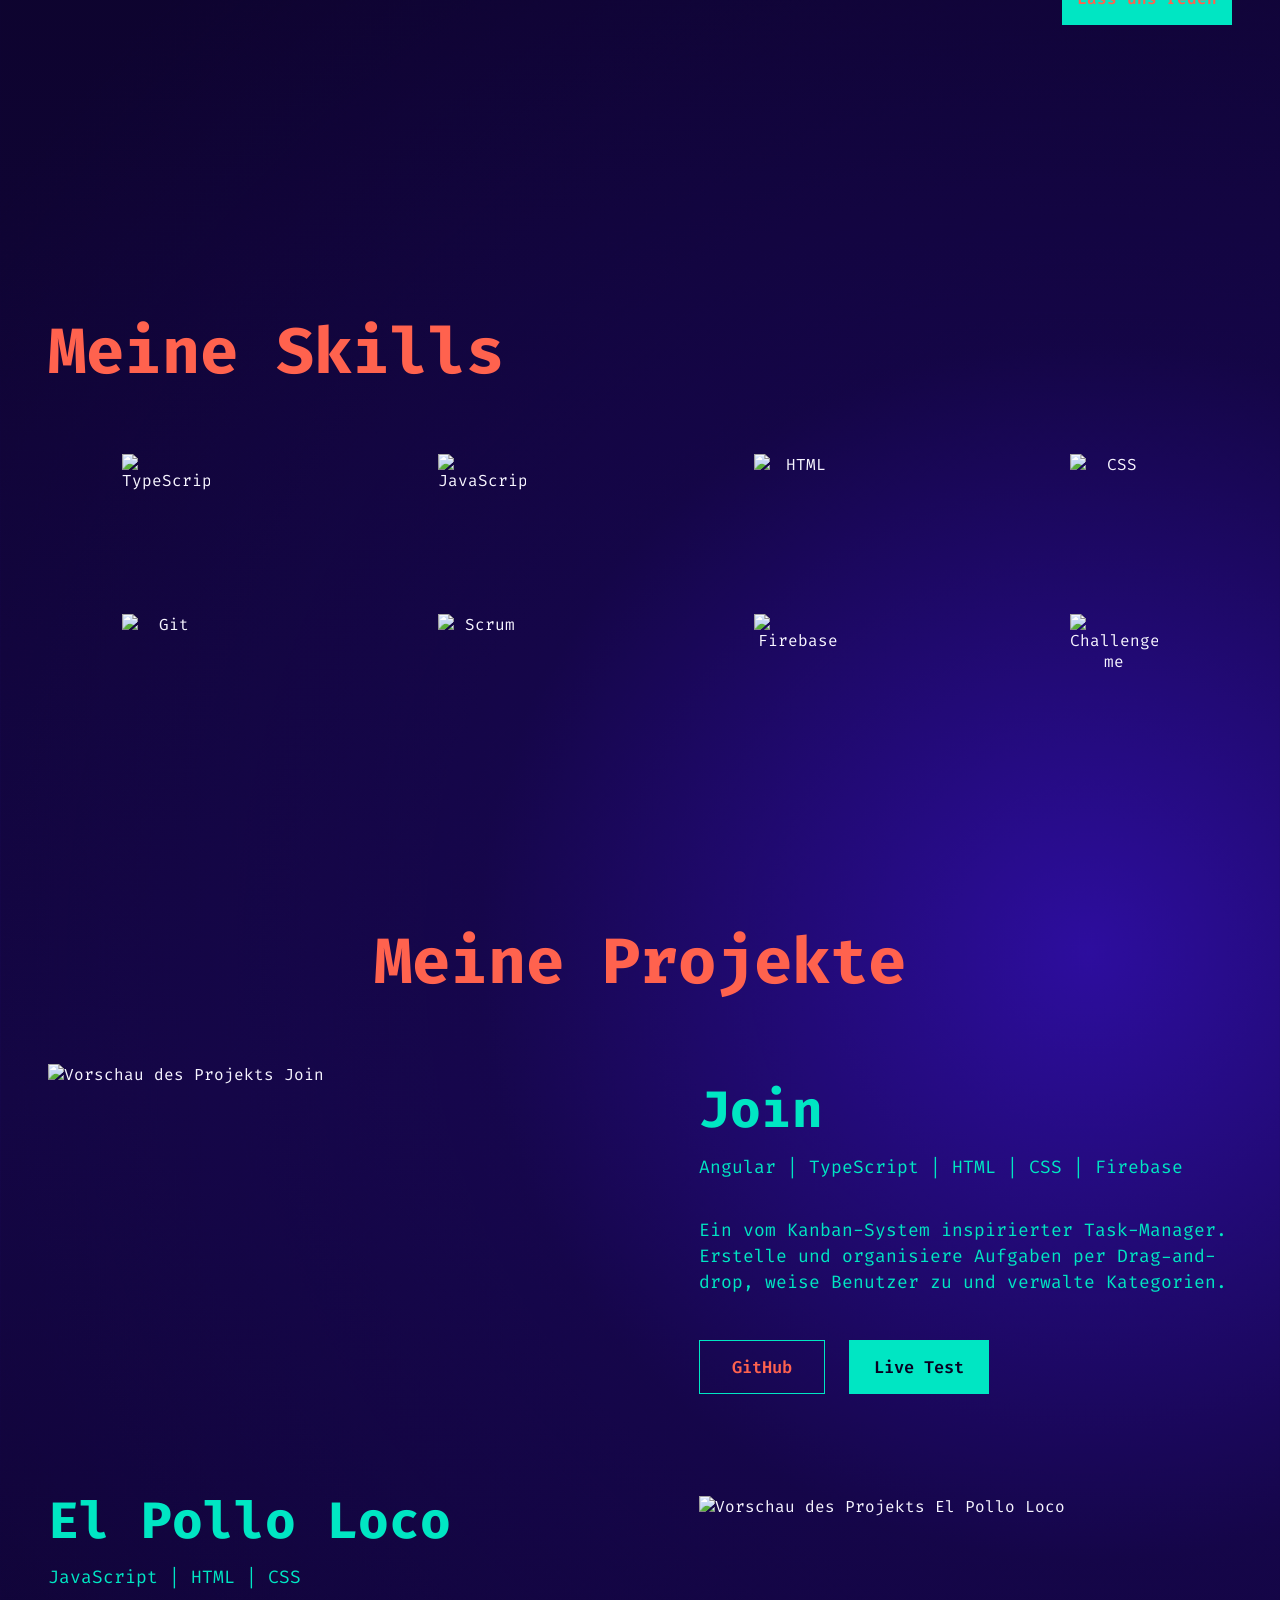
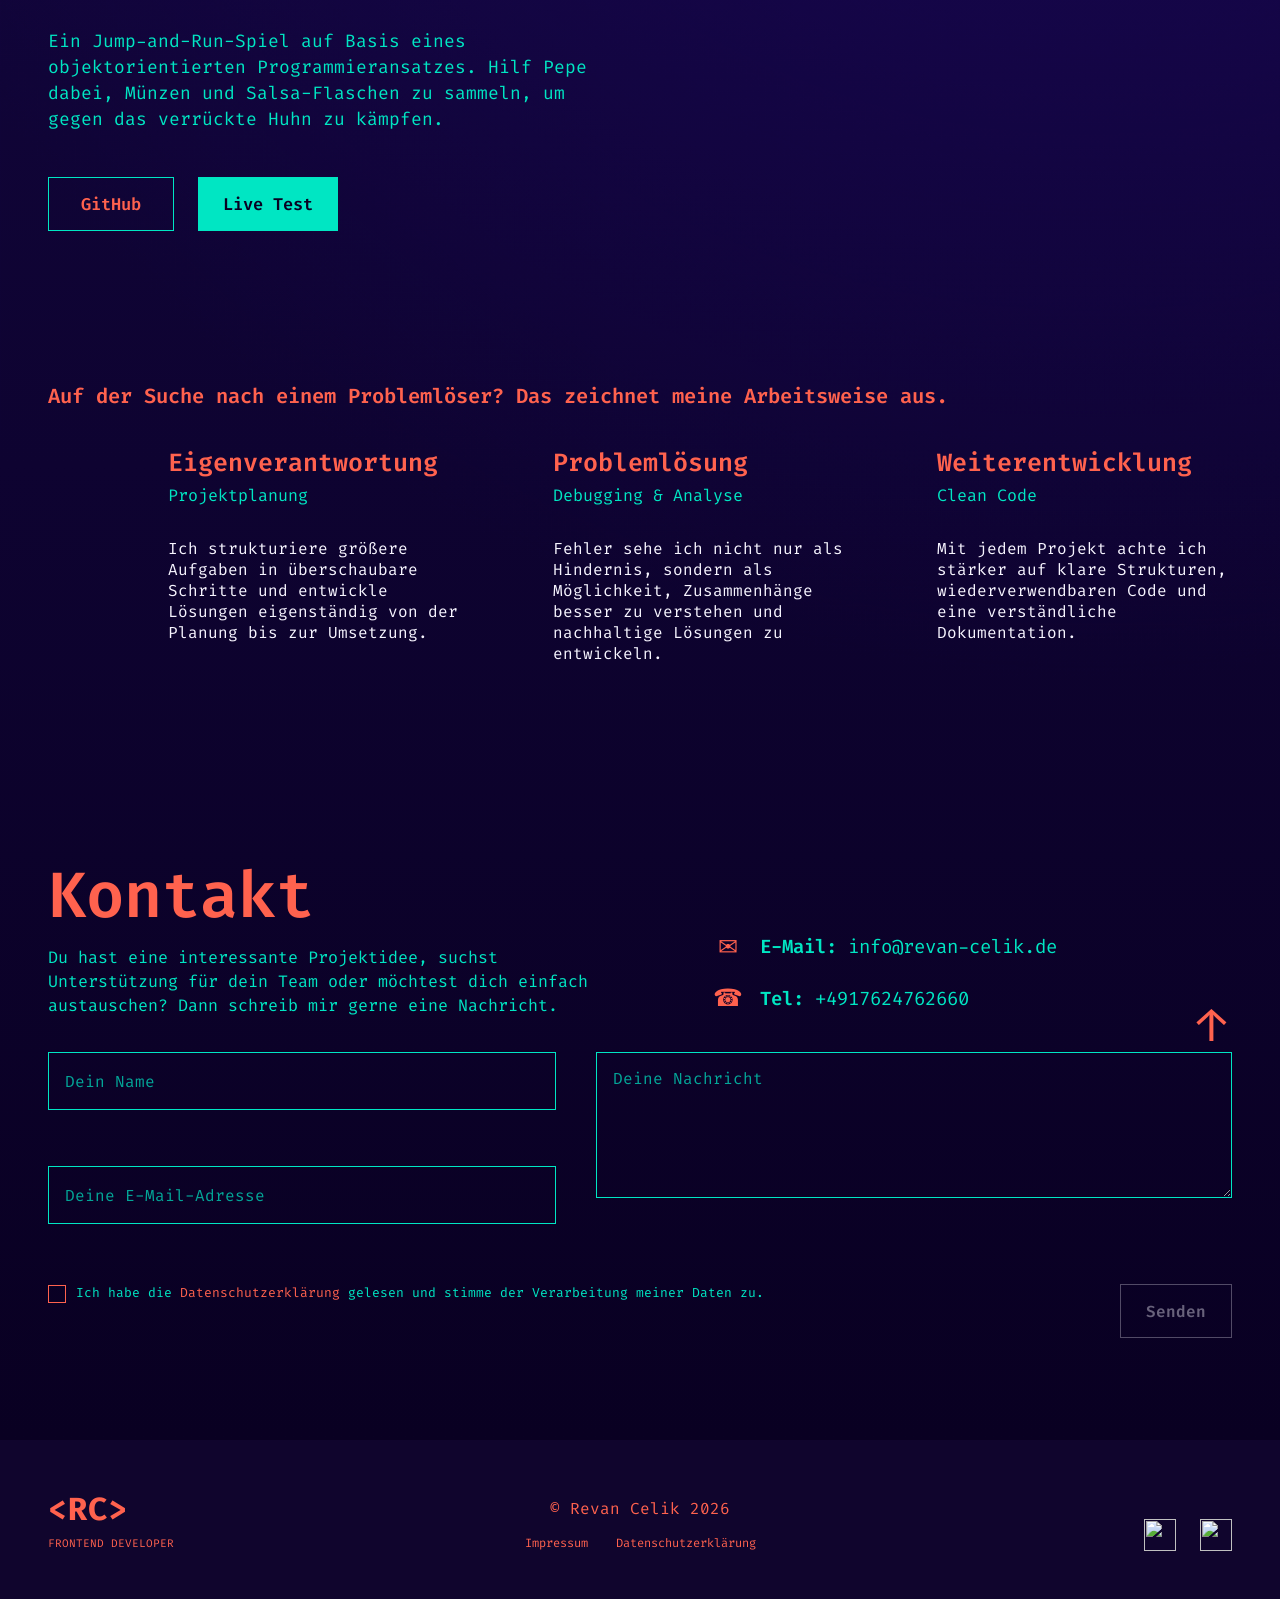
==== commit 050ad014: "Refactor about section descriptions for clarity and conciseness in German and English" ====
--- a/index.html
+++ b/index.html
@@ -74,13 +74,7 @@
                     </h2>
 
                     <p class="about-description" data-i18n="aboutDescription">
-                        Ich arbeite seit mehreren Jahren in der IT und bin als Customer Support Engineer im Second- und
-                        Third-Level-Support tätig. Zu meinen Aufgaben gehören die technische Analyse und Fehlersuche in
-                        komplexen IT-Umgebungen sowie die Betreuung und Analyse unserer unternehmenseigenen Software.
-                        Ein wesentlicher Bestandteil meiner Arbeit ist die Auswertung von Logdateien und Rohdaten zur
-                        Ursachenanalyse. Zur Optimierung dieser Prozesse habe ich eigene Tools entwickelt, die die
-                        Analyse und Auswertung von Supportdaten erleichtern. Ergänzend betreue ich IT- und
-                        Telefonieumgebungen und arbeite regelmäßig mit Microsoft-Technologien, darunter Microsoft Teams.
+                        Durch meine mehrjährige Erfahrung in der IT verfüge ich über fundierte Kenntnisse in der Administration, im technischen Support und der Analyse komplexer IT-Umgebungen. Meine Stärken liegen in der strukturierten Fehlersuche und Ursachenanalyse sowie in der Betreuung und Analyse von Softwarelösungen. Durch die Arbeit mit Logdateien und Rohdaten entwickle ich bei Bedarf eigene Tools, um Prozesse effizienter zu gestalten und Analysen zu vereinfachen. Dabei verbinde ich technisches Verständnis mit einer analytischen, lösungsorientierten Arbeitsweise und Eigeninitiative.
 
                     </p>
 
--- a/style.css
+++ b/style.css
@@ -1823,38 +1823,12 @@
 }
 
 @media only screen and (max-width: 700px) {
+    html,
     body {
+        max-width: 100%;
         overflow-x: hidden;
     }
 
-    .project-insights {
-        width: calc(100% + 32px);
-        margin-left: -16px;
-        overflow-x: auto;
-        overflow-y: hidden;
-        padding: 32px 16px 22px;
-        scrollbar-width: thin;
-    }
-
-    .project-insights-title {
-        width: calc(100vw - 32px);
-        margin-bottom: 32px;
-        text-align: center;
-        white-space: normal;
-    }
-
-    .project-insights-grid {
-        display: flex;
-        flex-wrap: nowrap;
-        gap: 28px;
-        width: max-content;
-        padding-left: 0;
-    }
-
-    .project-insight {
-        flex: 0 0 260px;
-        text-align: left;
-    }
 }
 
 @media only screen and (max-width: 700px) {
@@ -1930,10 +1904,13 @@
 
 @media only screen and (max-width: 700px) {
     .project-insights {
-        width: calc(100% + 32px);
-        margin-left: -16px;
+        width: 100vw;
+        max-width: 100vw;
+        margin-left: calc(50% - 50vw);
         overflow-x: auto;
         overflow-y: hidden;
+        overscroll-behavior-x: none;
+        -webkit-overflow-scrolling: touch;
         padding: 32px 16px 22px;
 
         scrollbar-width: none;
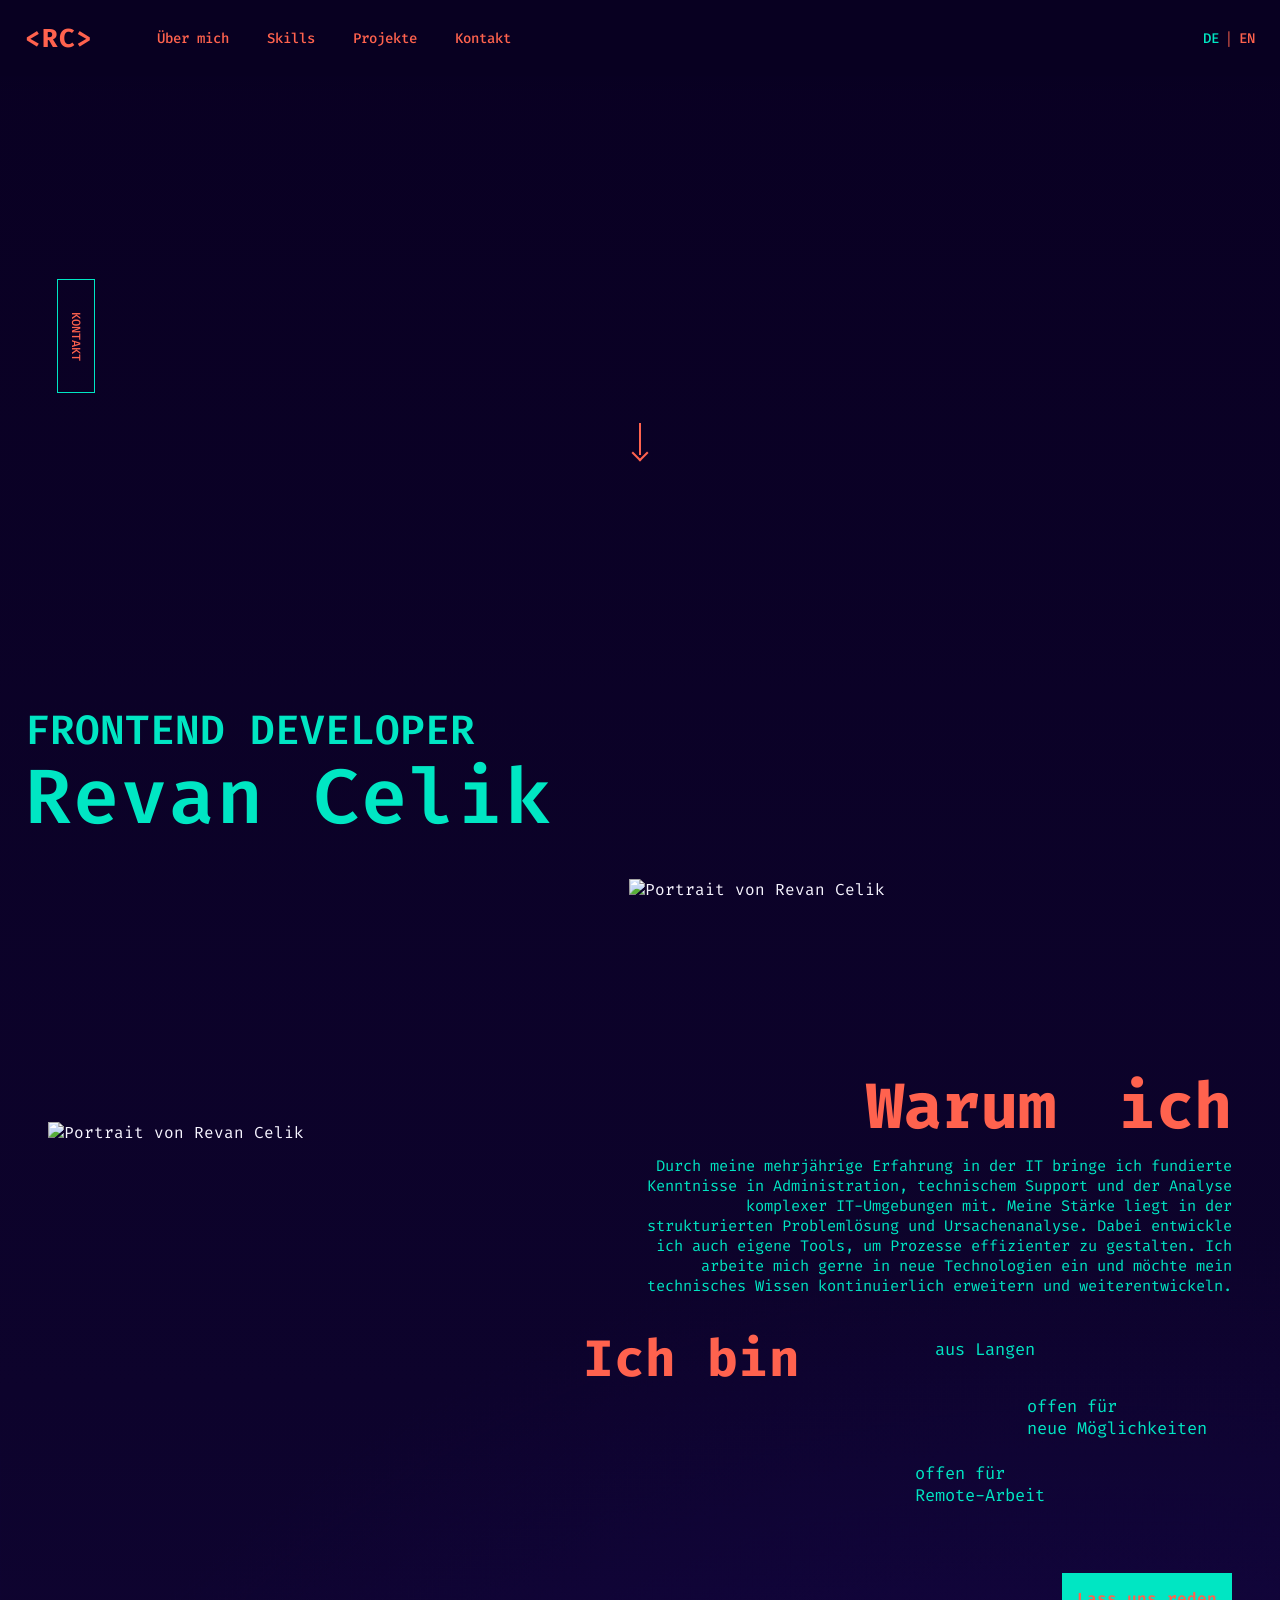
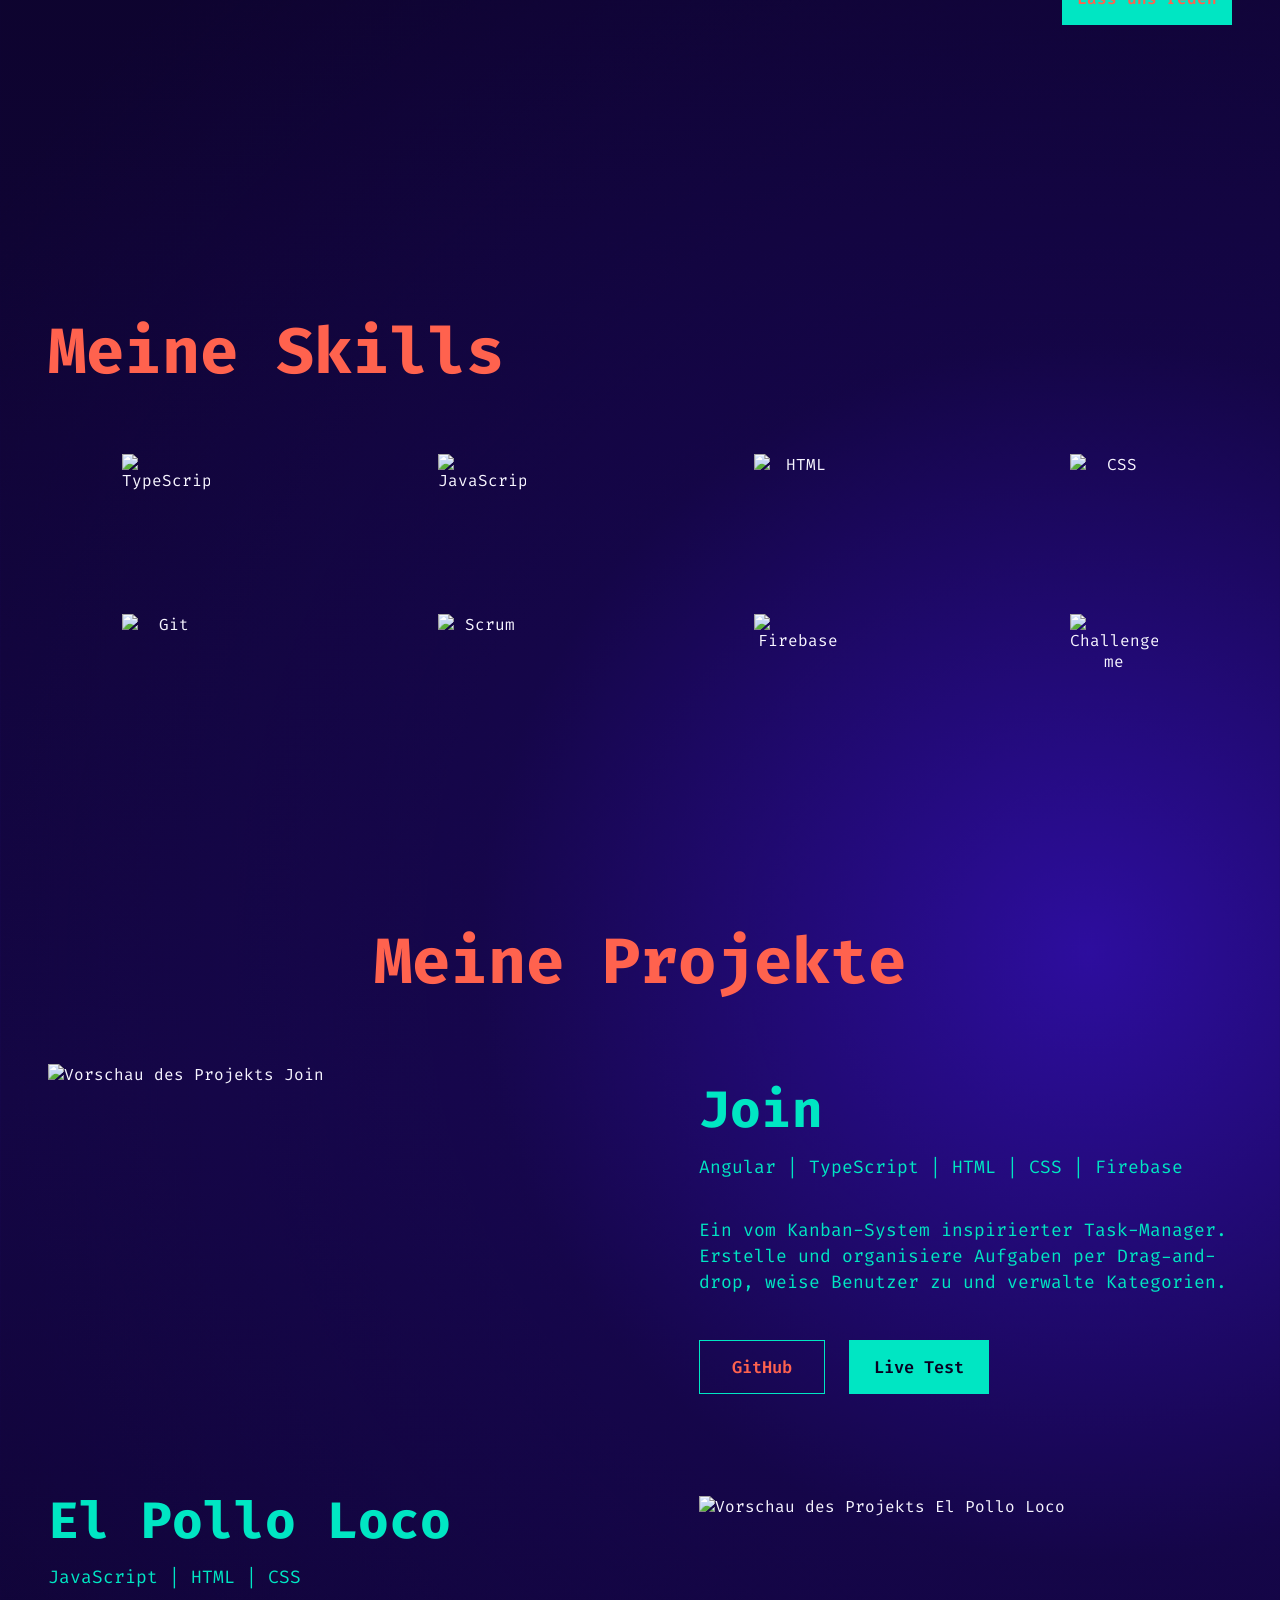
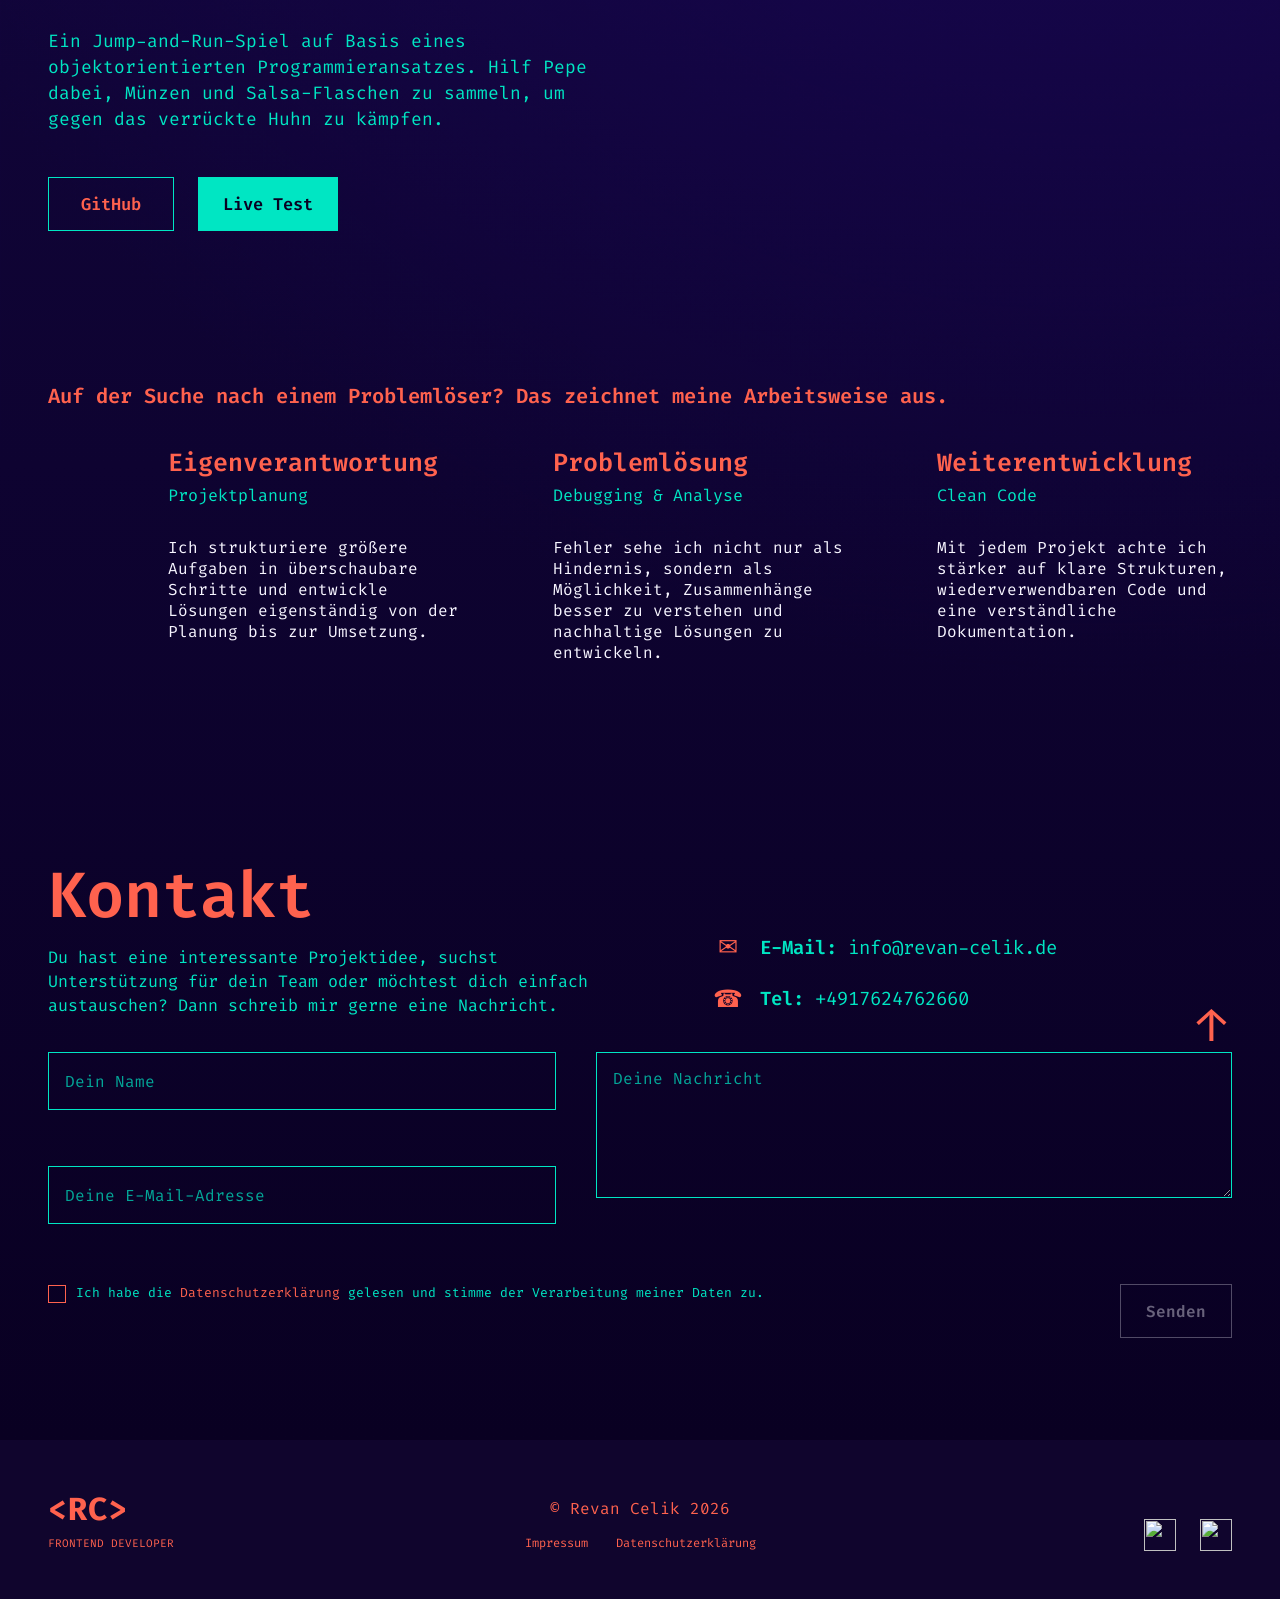
==== commit 4b6dc5f2: "Add scroll animations and legal /privacy language functionality" ====
--- a/index.html
+++ b/index.html
@@ -433,6 +433,7 @@
     <script src="./js/contact.js"></script>
     <script src="./js/language.js"></script>
     <script src="./js/menu.js"></script>
+    <script src="./js/scroll-animations.js"></script>
 </body>
 
 </html>
--- a/style.css
+++ b/style.css
@@ -2022,3 +2022,74 @@
     background-color: transparent;
     background-image: none;
 }
+
+/* Subtle scroll reveals */
+.scroll-reveal {
+    --reveal-order: 0;
+    opacity: 0;
+    translate: 0 42px;
+    scale: 0.985;
+    transition:
+        opacity 800ms cubic-bezier(0.22, 1, 0.36, 1),
+        translate 900ms cubic-bezier(0.22, 1, 0.36, 1),
+        scale 900ms cubic-bezier(0.22, 1, 0.36, 1);
+    transition-delay: calc(var(--reveal-order) * 80ms);
+    will-change: opacity, translate, scale;
+}
+
+.scroll-reveal.is-visible {
+    opacity: 1;
+    translate: 0 0;
+    scale: 1;
+}
+
+.about-image-wrapper.scroll-reveal,
+.project-card:nth-of-type(even).scroll-reveal {
+    translate: -44px 20px;
+}
+
+.about-image-wrapper.scroll-reveal.is-visible,
+.project-card:nth-of-type(even).scroll-reveal.is-visible {
+    translate: 0 0;
+}
+
+.about-content.scroll-reveal,
+.project-card:nth-of-type(odd).scroll-reveal,
+.contact-form.scroll-reveal {
+    translate: 44px 20px;
+}
+
+.about-content.scroll-reveal.is-visible,
+.project-card:nth-of-type(odd).scroll-reveal.is-visible,
+.contact-form.scroll-reveal.is-visible {
+    translate: 0 0;
+}
+
+@media (max-width: 700px) {
+    .scroll-reveal,
+    .about-image-wrapper.scroll-reveal,
+    .about-content.scroll-reveal,
+    .project-card:nth-of-type(even).scroll-reveal,
+    .project-card:nth-of-type(odd).scroll-reveal,
+    .contact-form.scroll-reveal {
+        translate: 0 28px;
+    }
+
+    .scroll-reveal.is-visible,
+    .about-image-wrapper.scroll-reveal.is-visible,
+    .about-content.scroll-reveal.is-visible,
+    .project-card:nth-of-type(even).scroll-reveal.is-visible,
+    .project-card:nth-of-type(odd).scroll-reveal.is-visible,
+    .contact-form.scroll-reveal.is-visible {
+        translate: 0 0;
+    }
+}
+
+@media (prefers-reduced-motion: reduce) {
+    .scroll-reveal {
+        opacity: 1;
+        translate: 0 0;
+        scale: 1;
+        transition: none;
+    }
+}
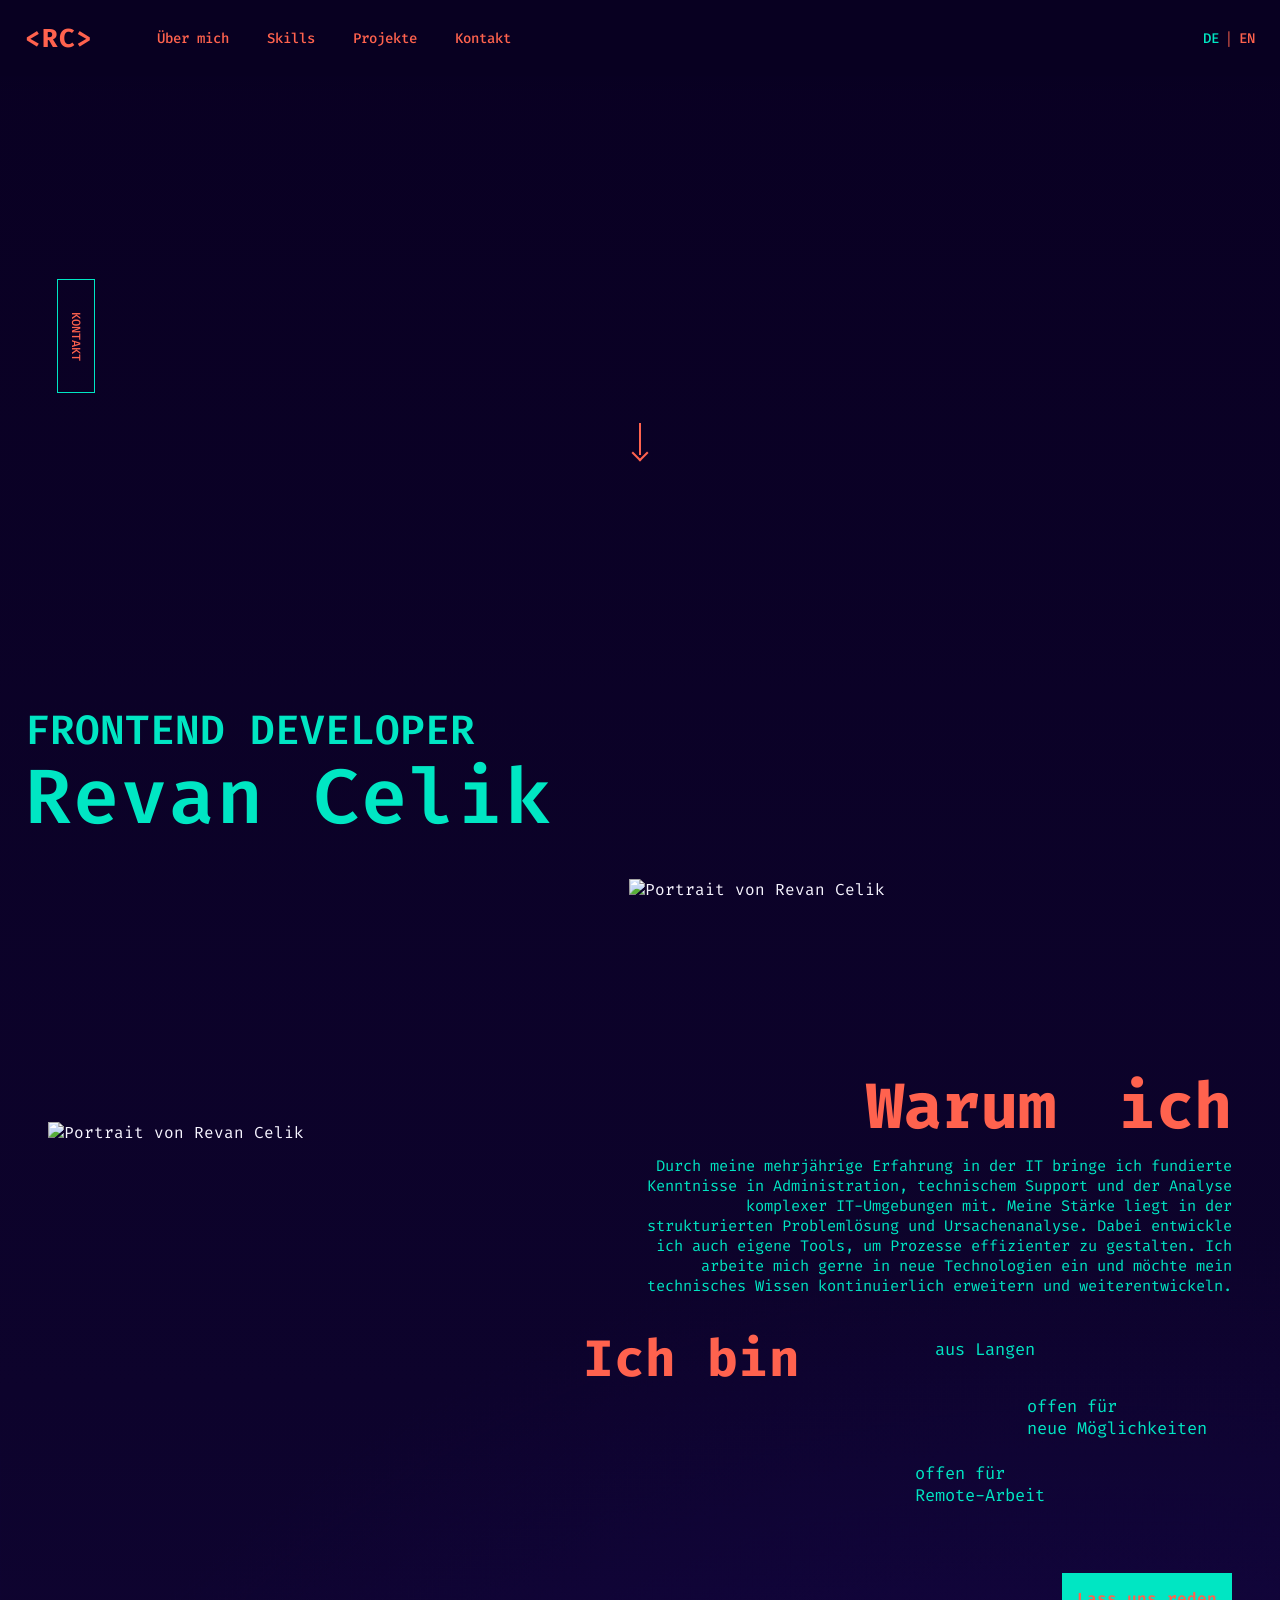
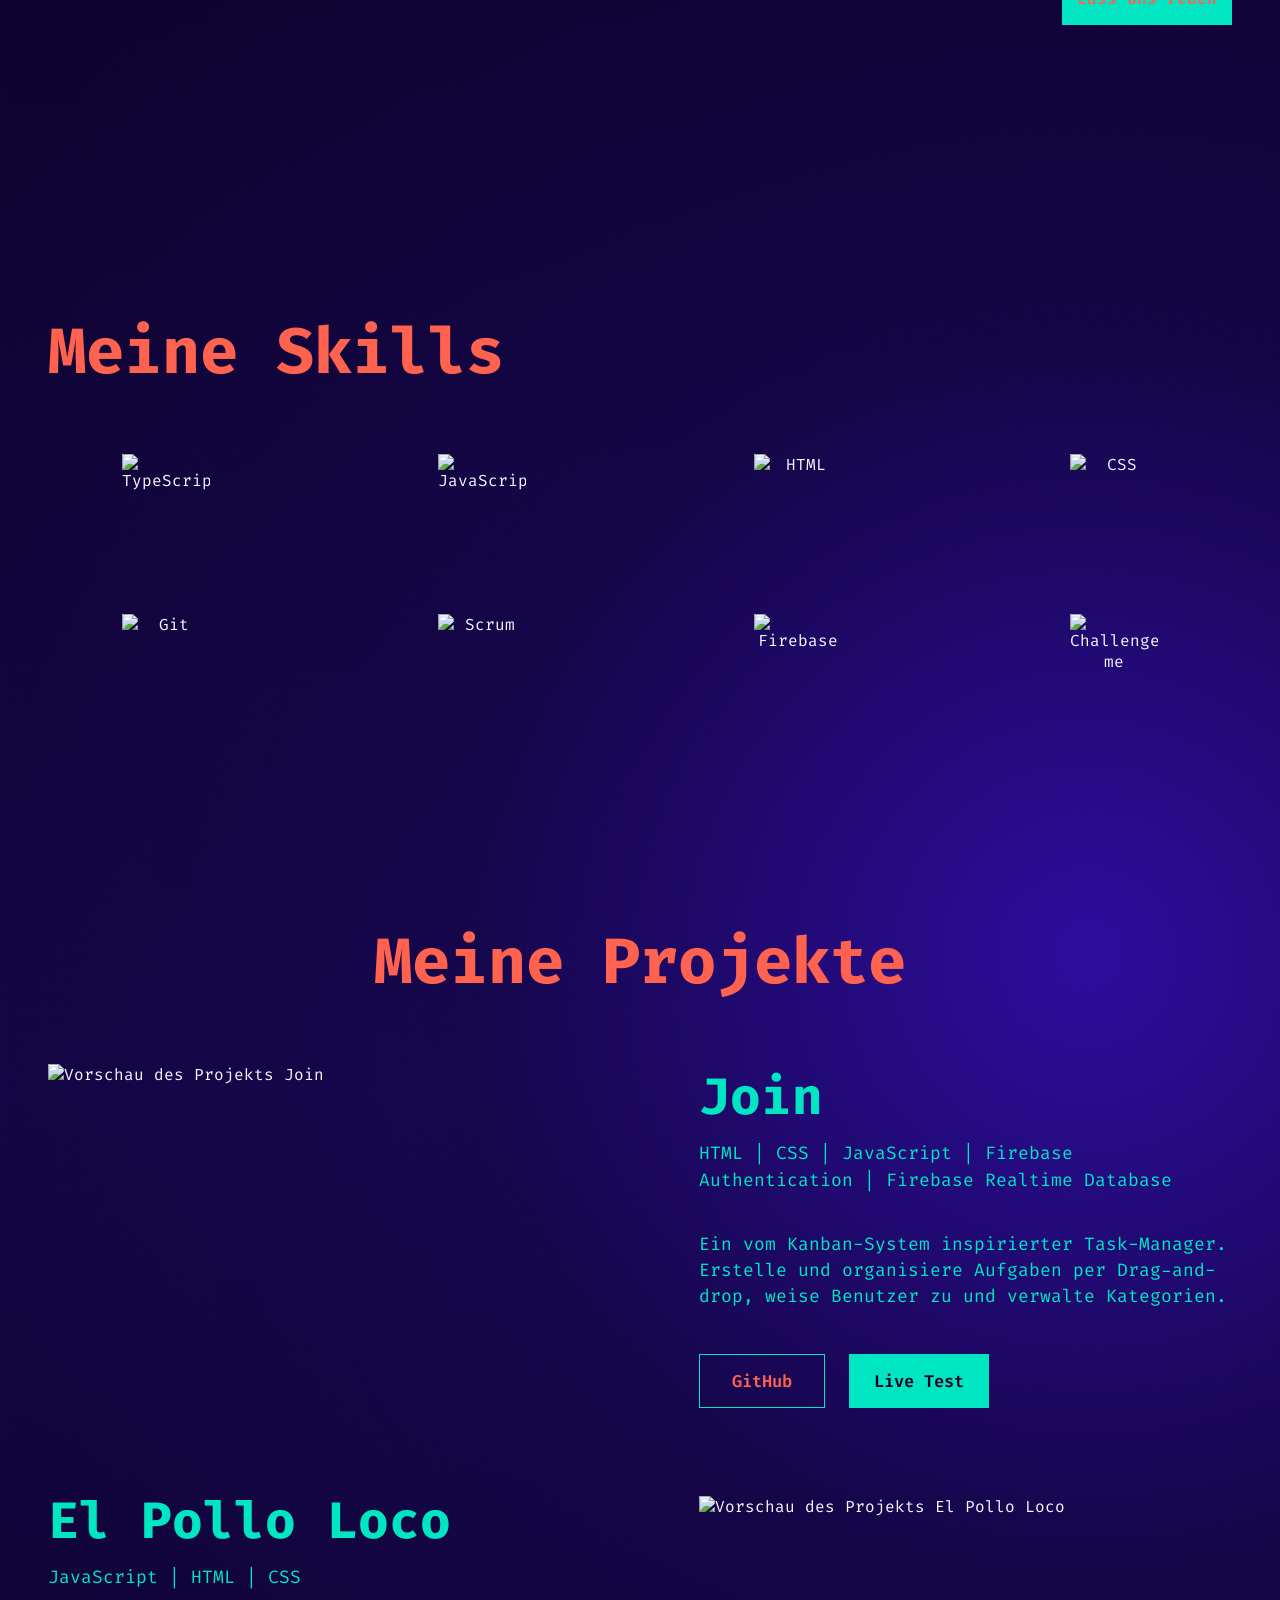
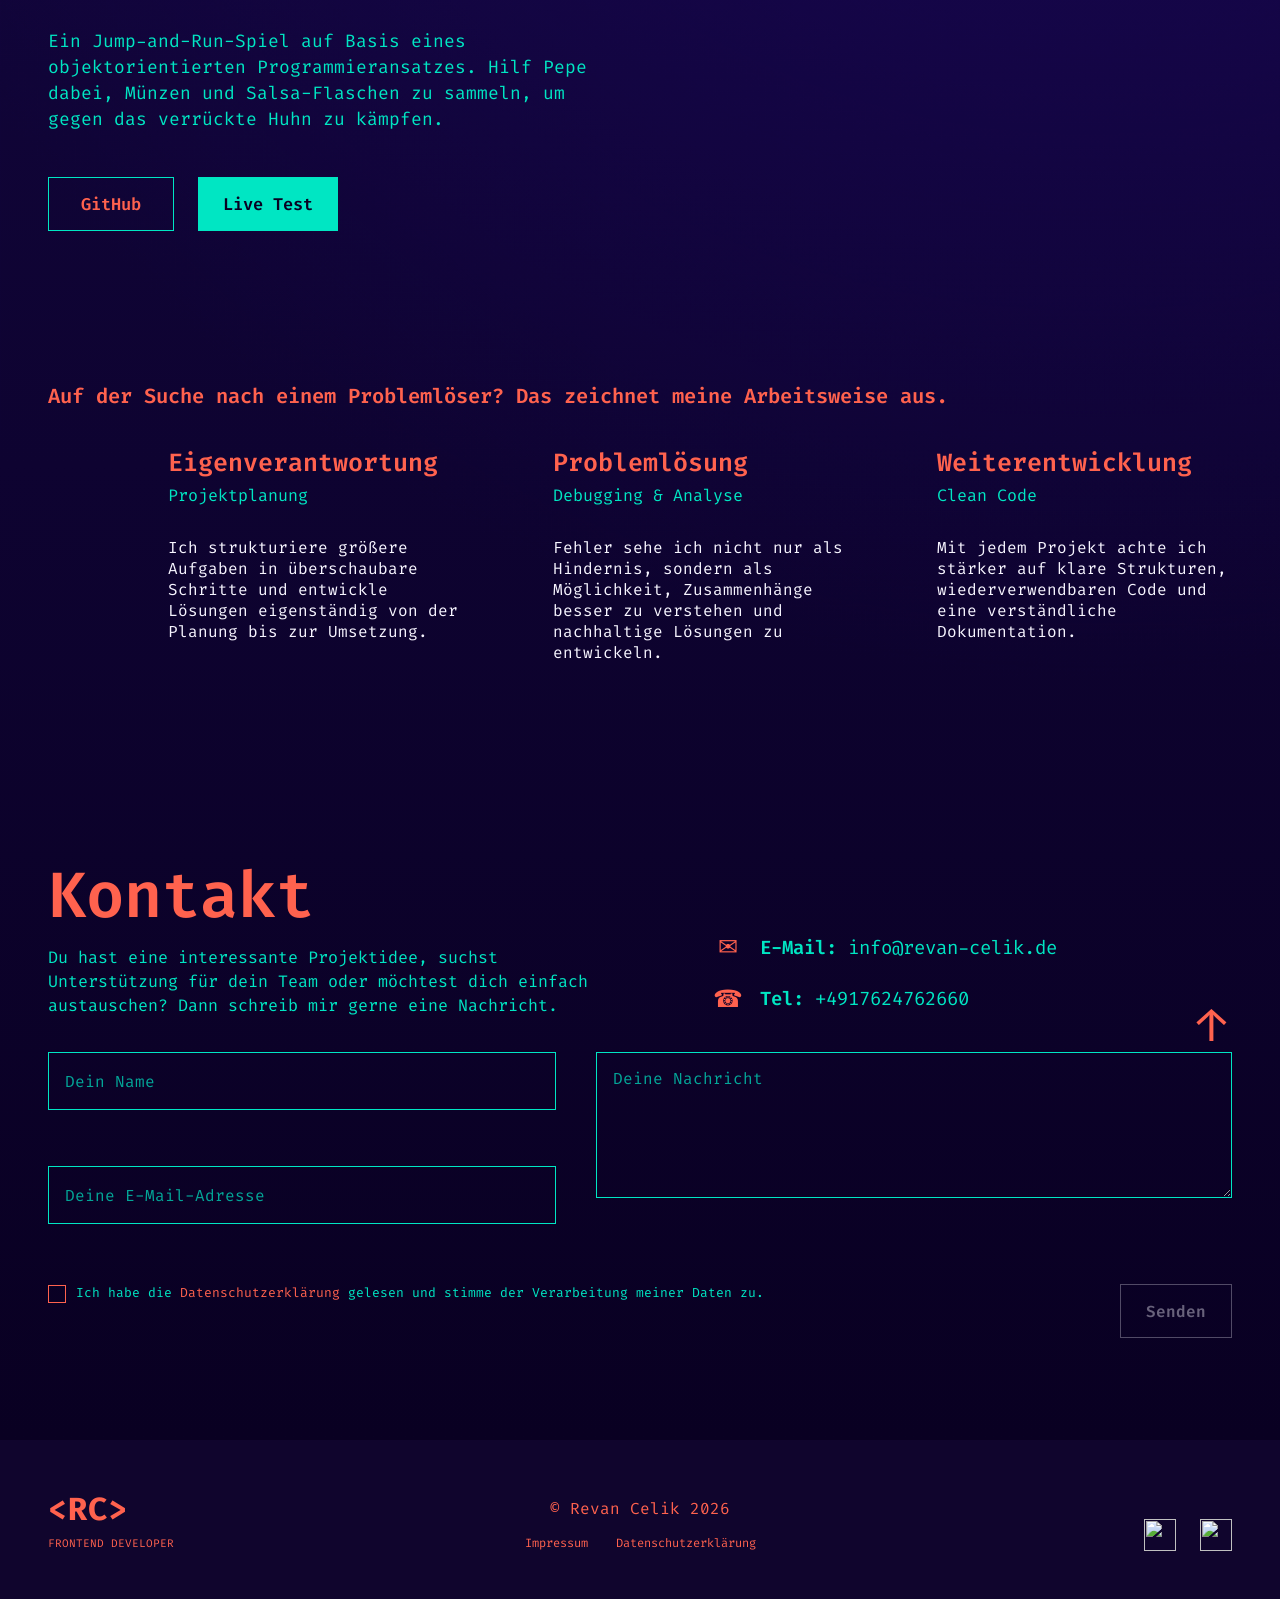
==== commit a213d72f: "Update project technologies in Join section and add README file with project details and features" ====
--- a/index.html
+++ b/index.html
@@ -175,7 +175,7 @@
                         <h3>Join</h3>
 
                         <p class="project-technologies">
-                            Angular | TypeScript | HTML | CSS | Firebase
+                             HTML | CSS | JavaScript | Firebase Authentication | Firebase Realtime Database
                         </p>
 
                         <p class="project-description" data-i18n="projectDescriptionJoin">
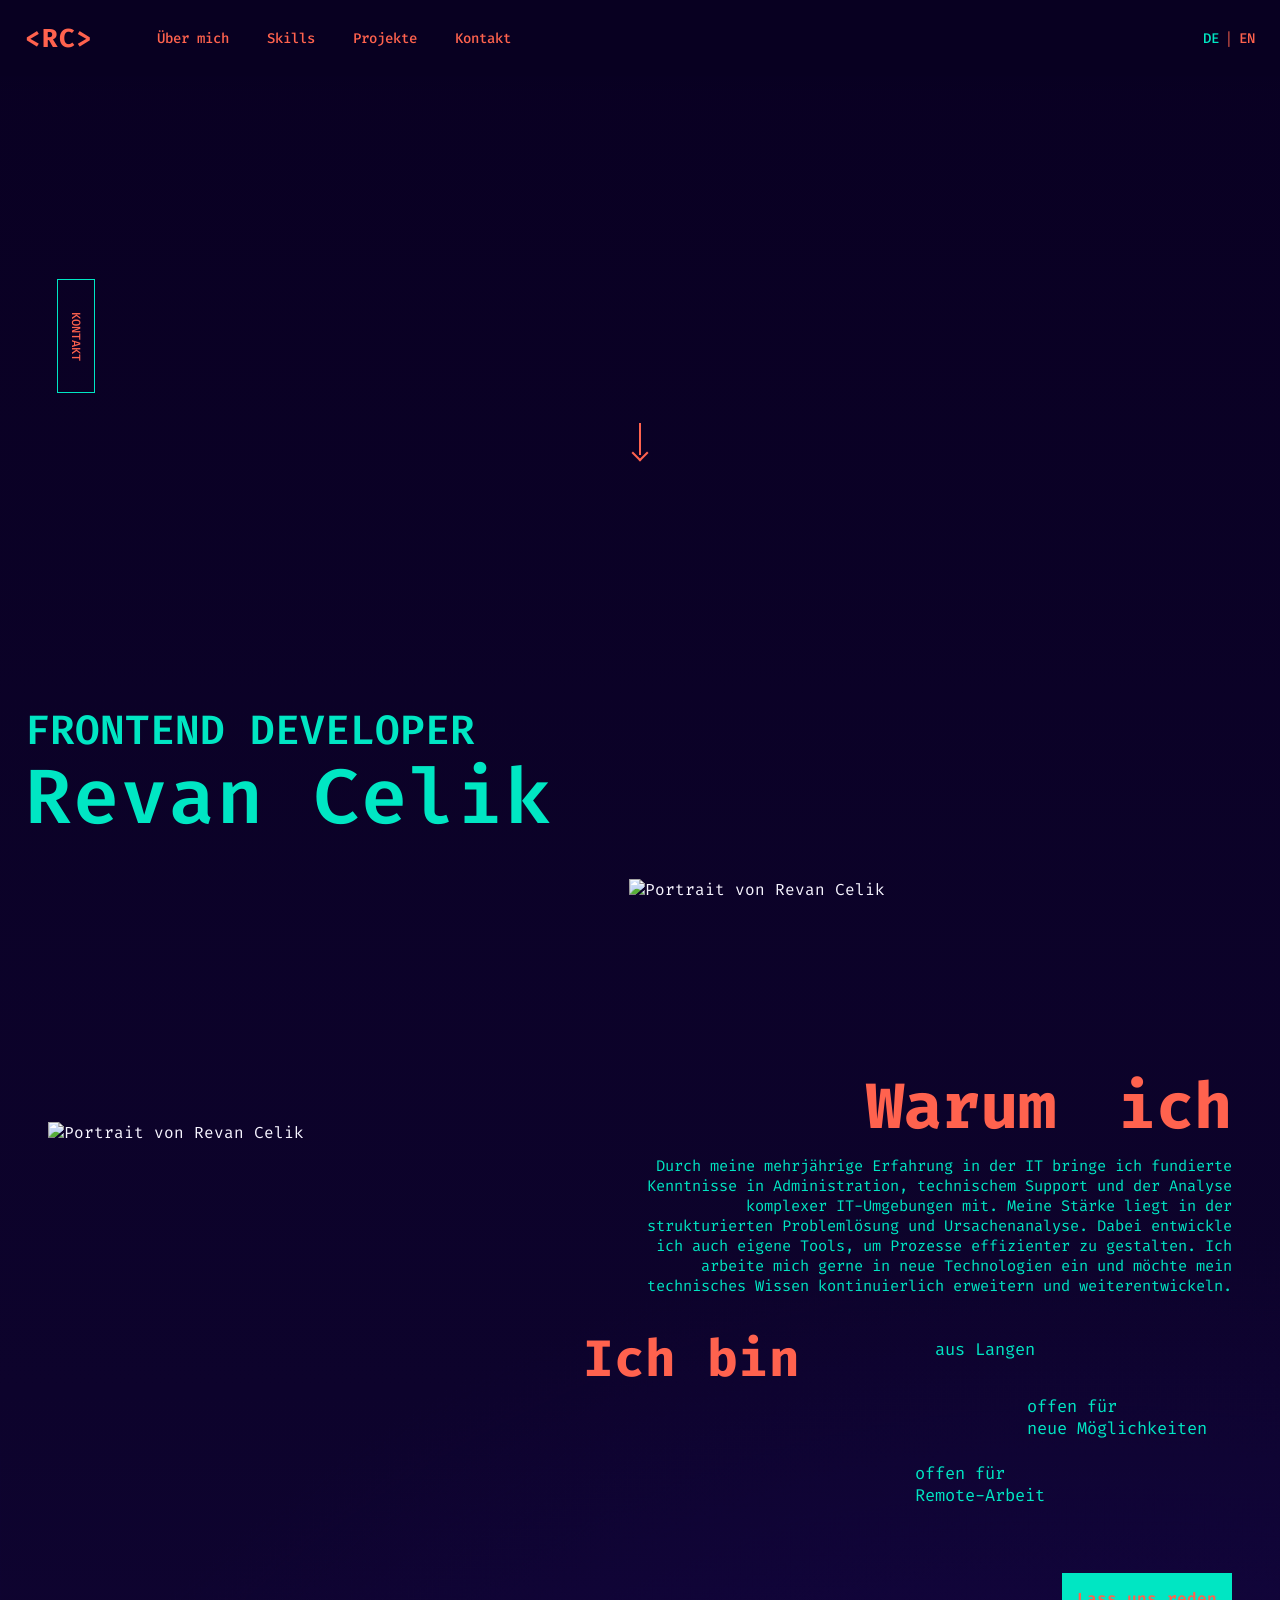
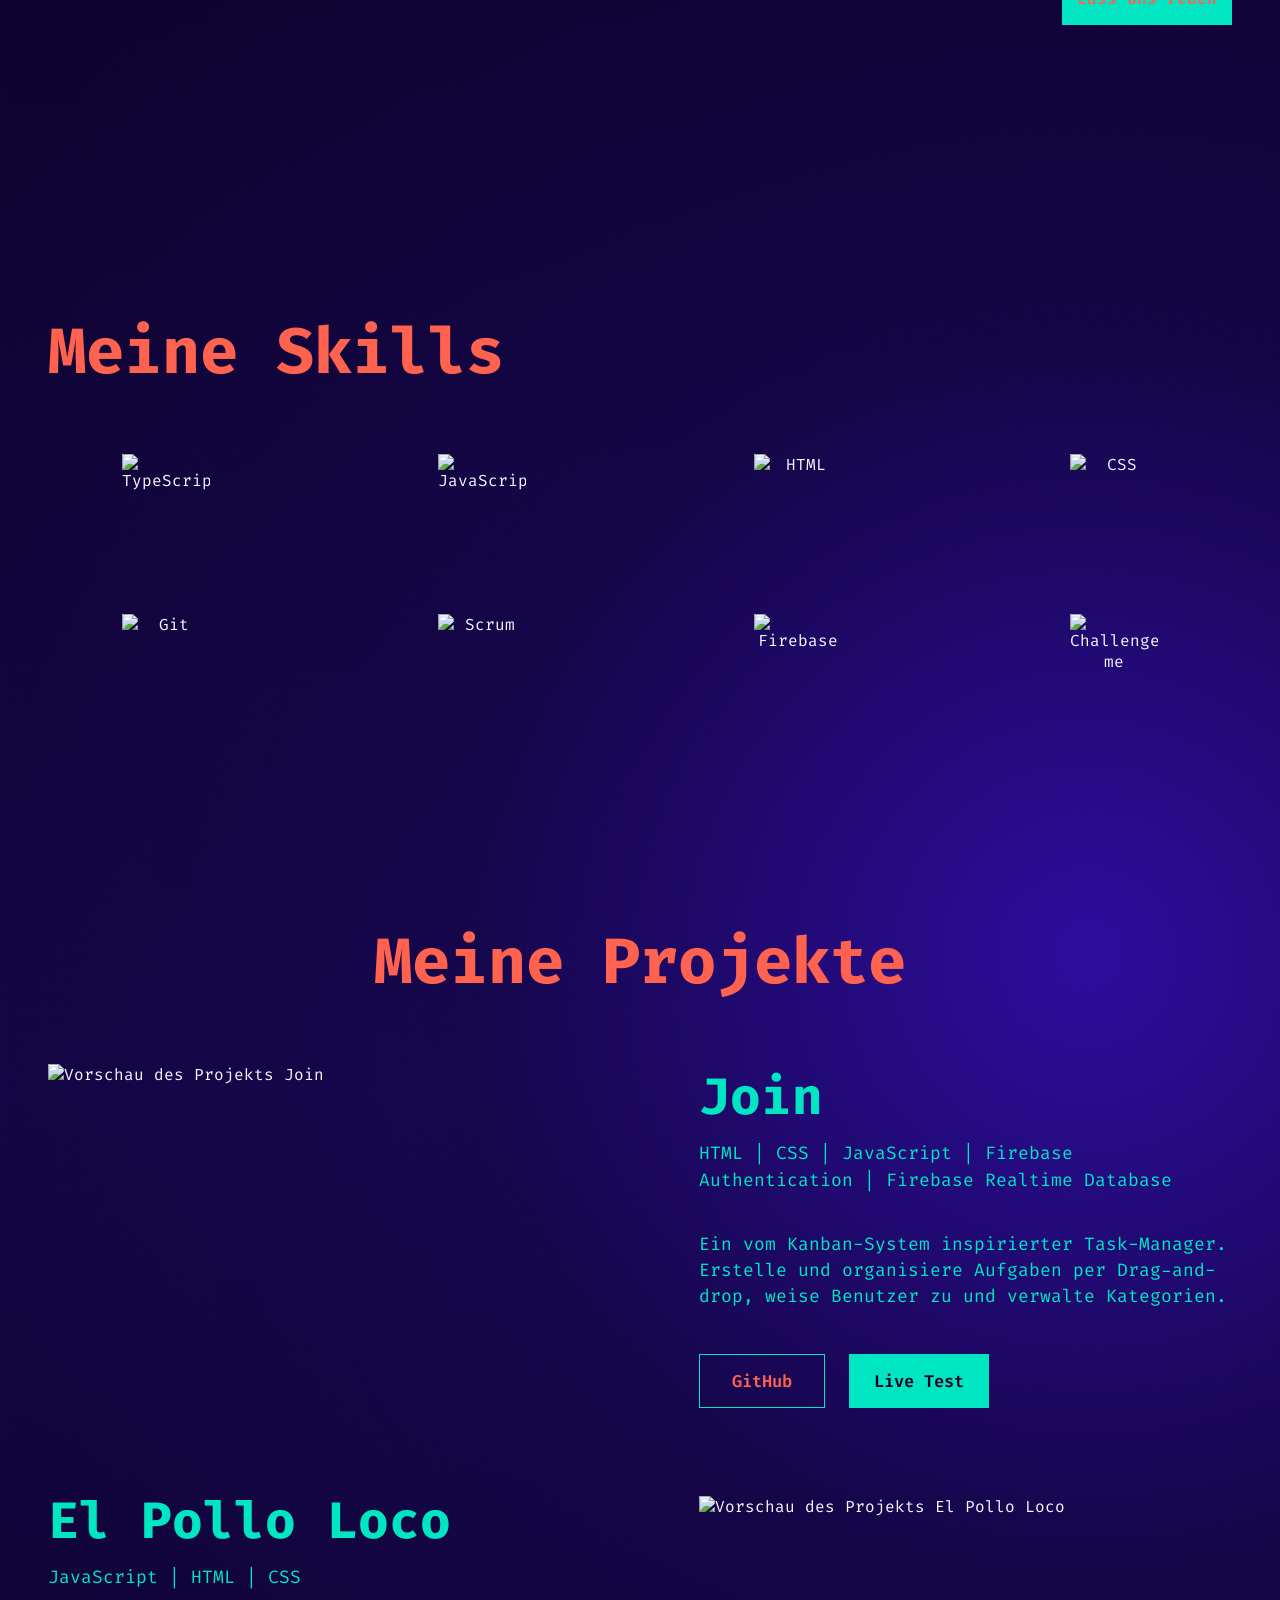
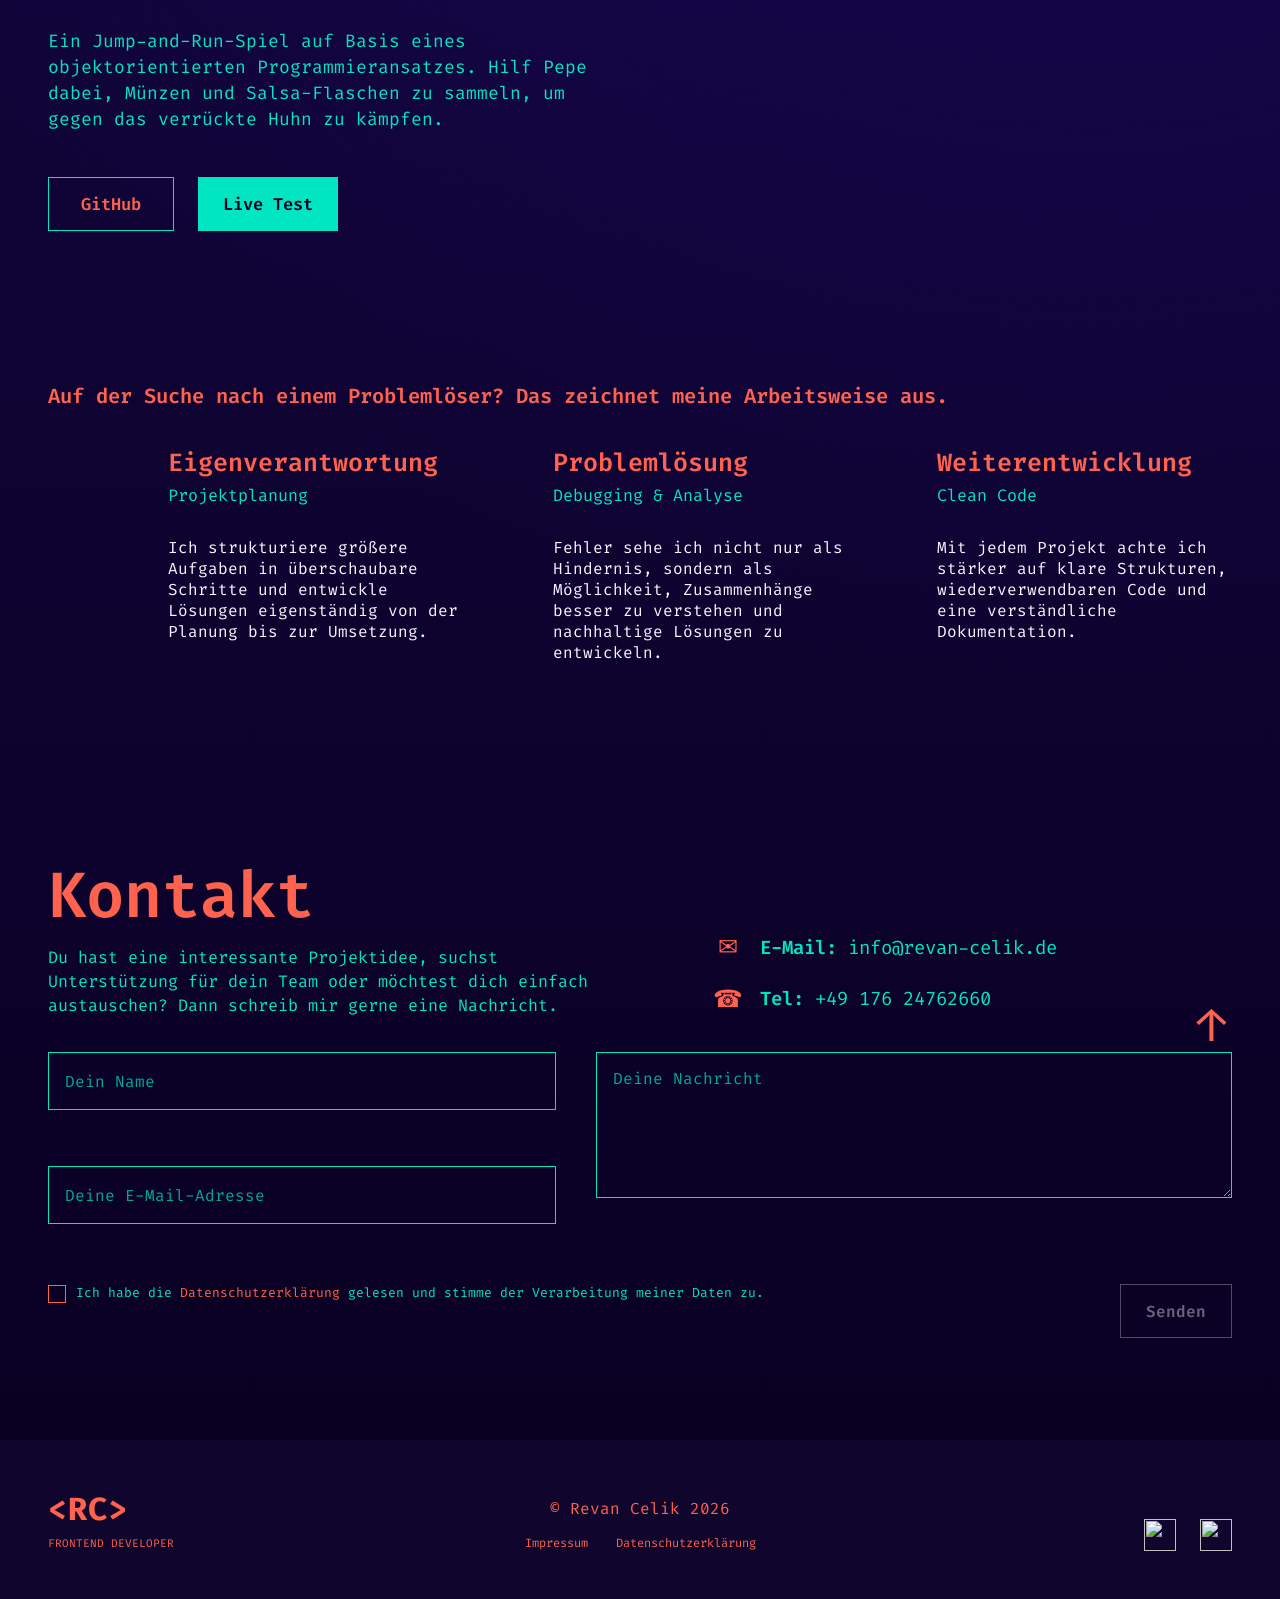
==== commit 9372dd20: "Update contact information and legal language for accuracy" ====
--- a/index.html
+++ b/index.html
@@ -303,12 +303,12 @@
                             </span>
                         </a>
 
-                        <a class="contact-detail" href="tel:+491234567890">
+                        <a class="contact-detail" href="tel:+4917624762660">
                             <span class="contact-detail-icon" aria-hidden="true">☎</span>
 
                             <span>
                                 <strong>Tel:</strong>
-                                +4917624762660
+                                +49 176 24762660
                             </span>
                         </a>
                     </div>
